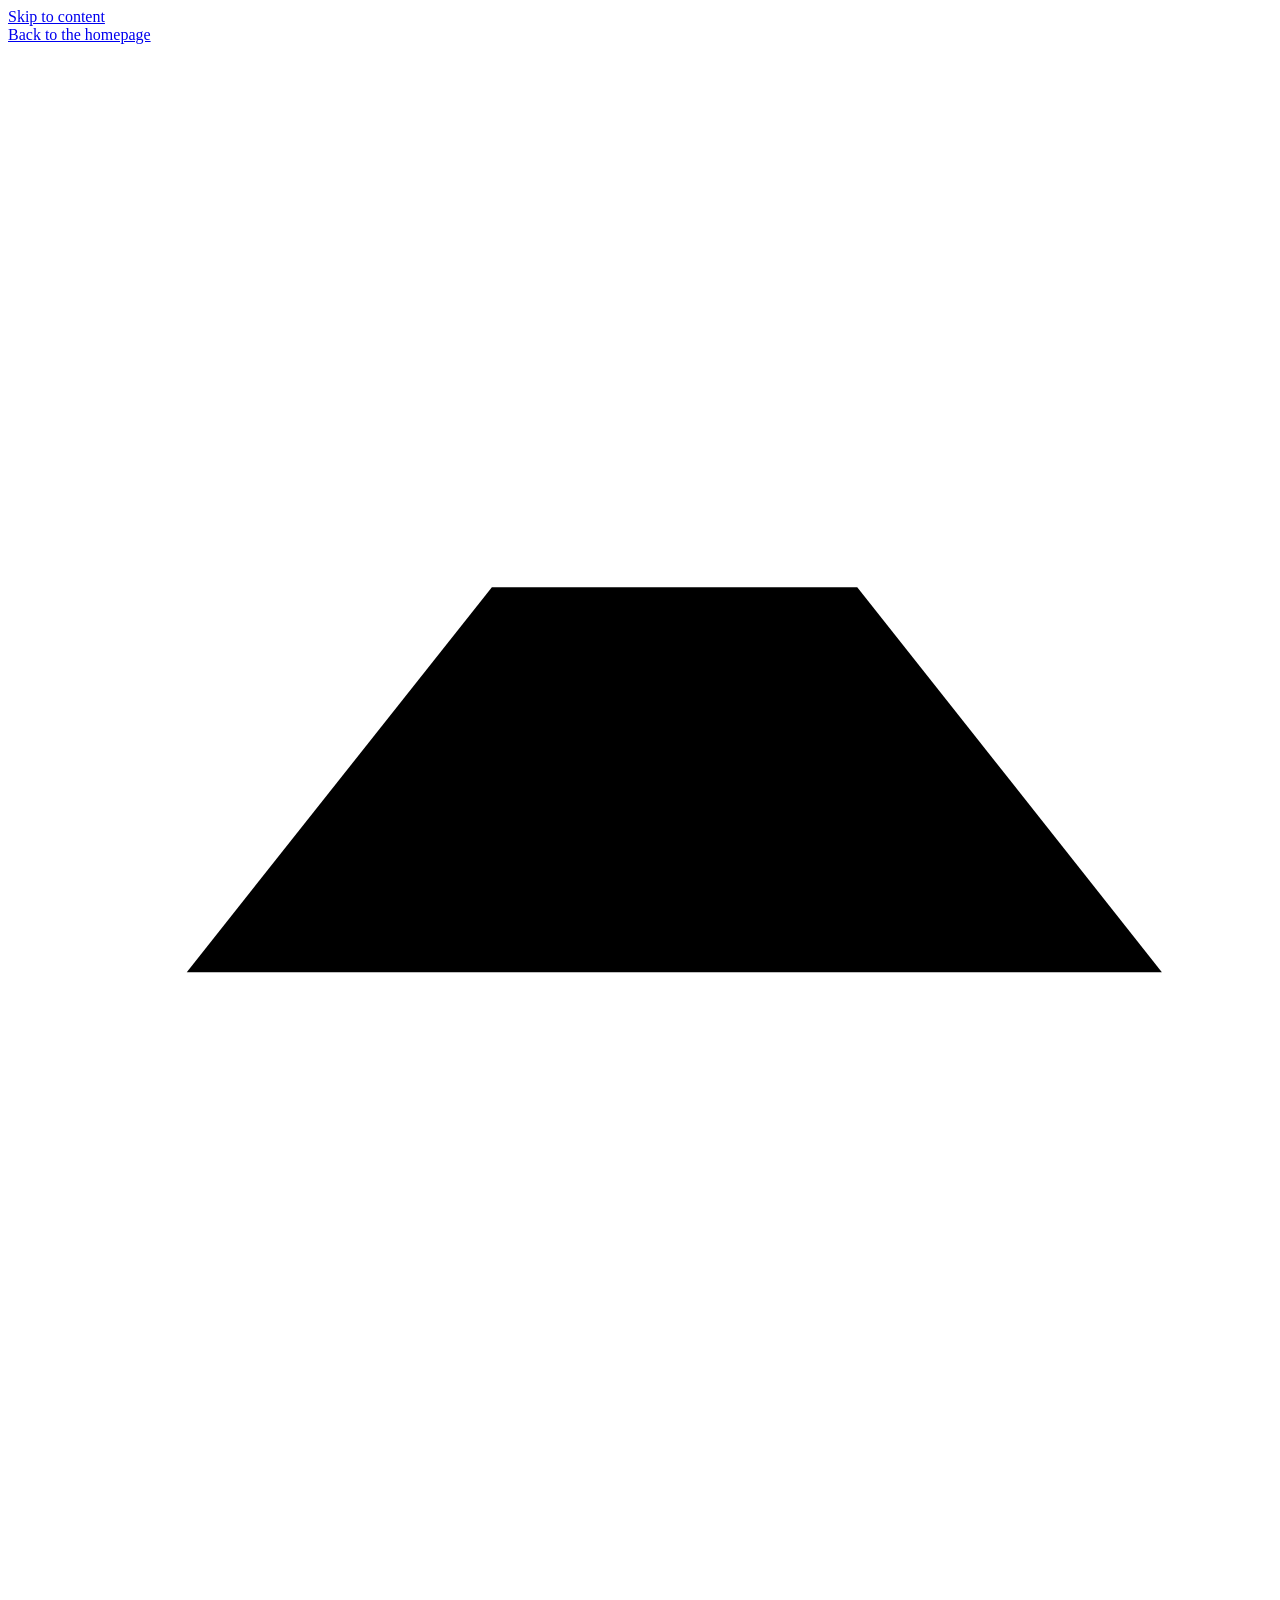
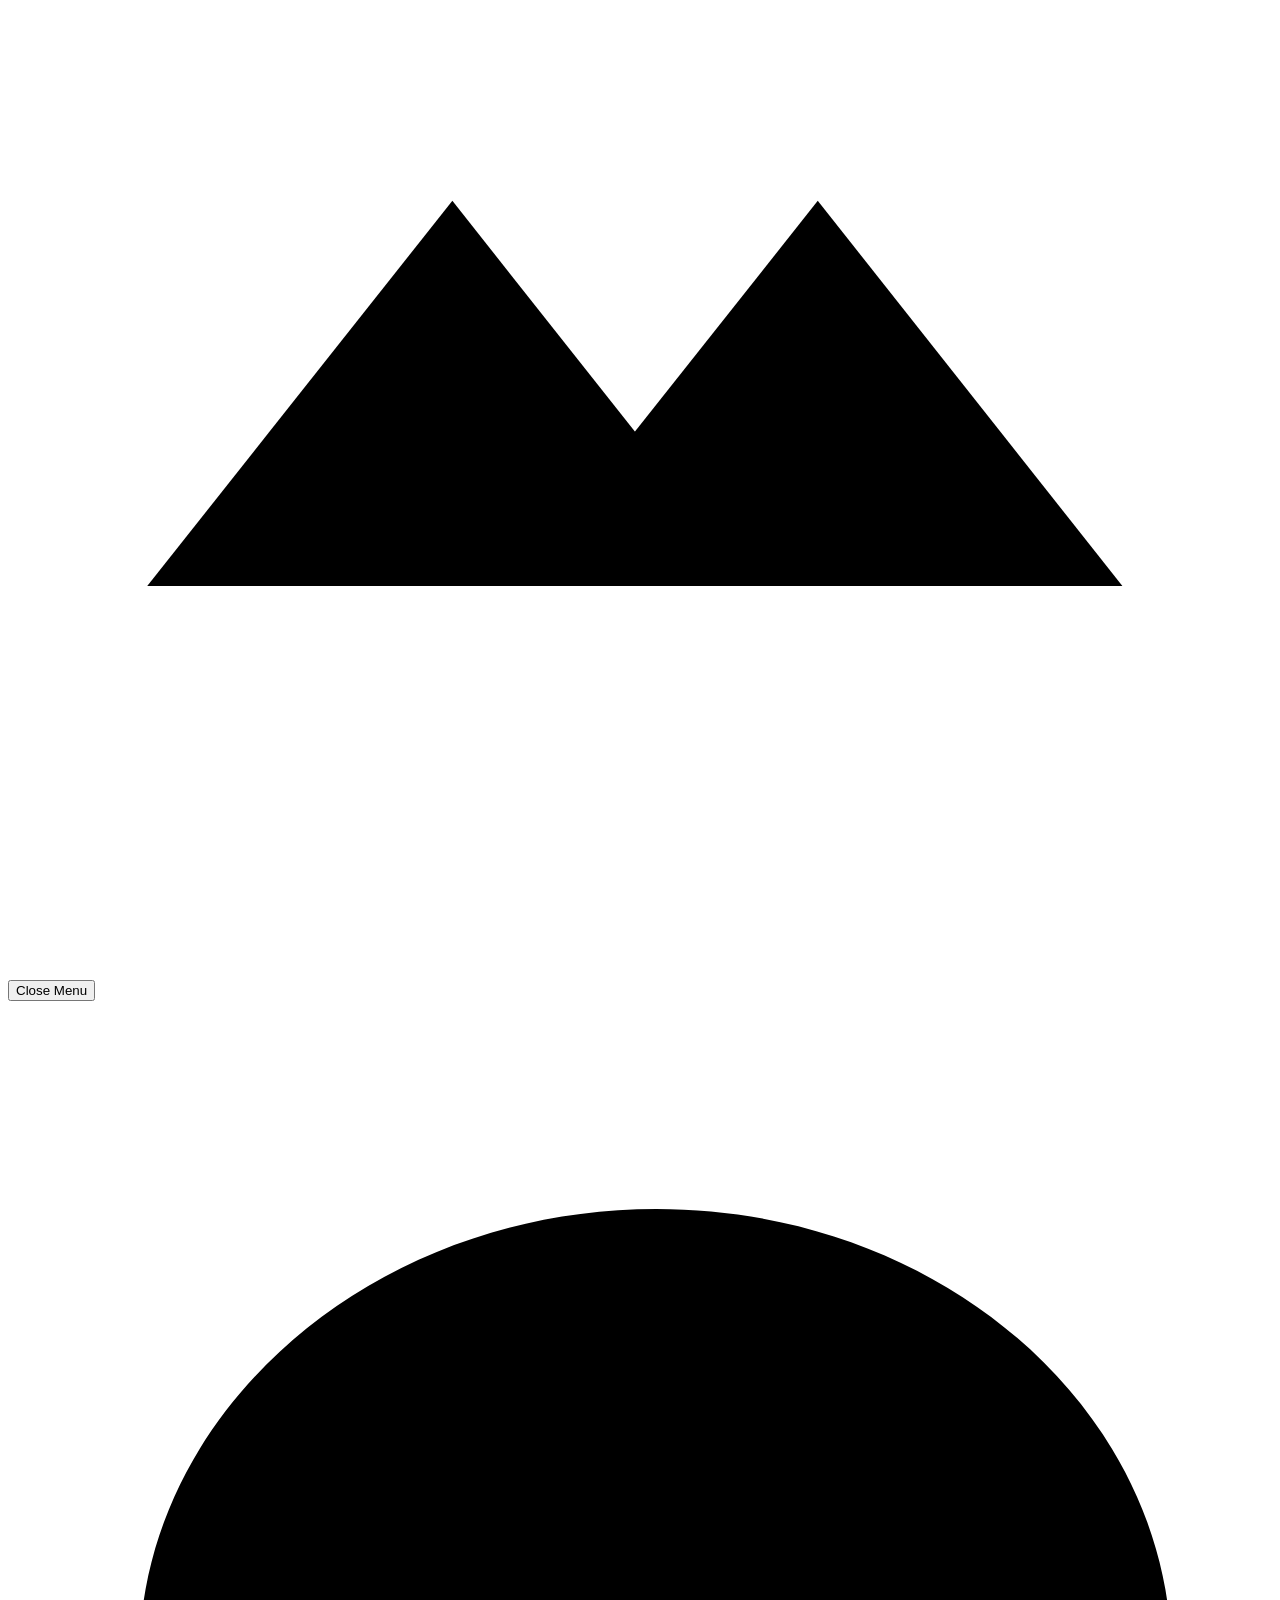
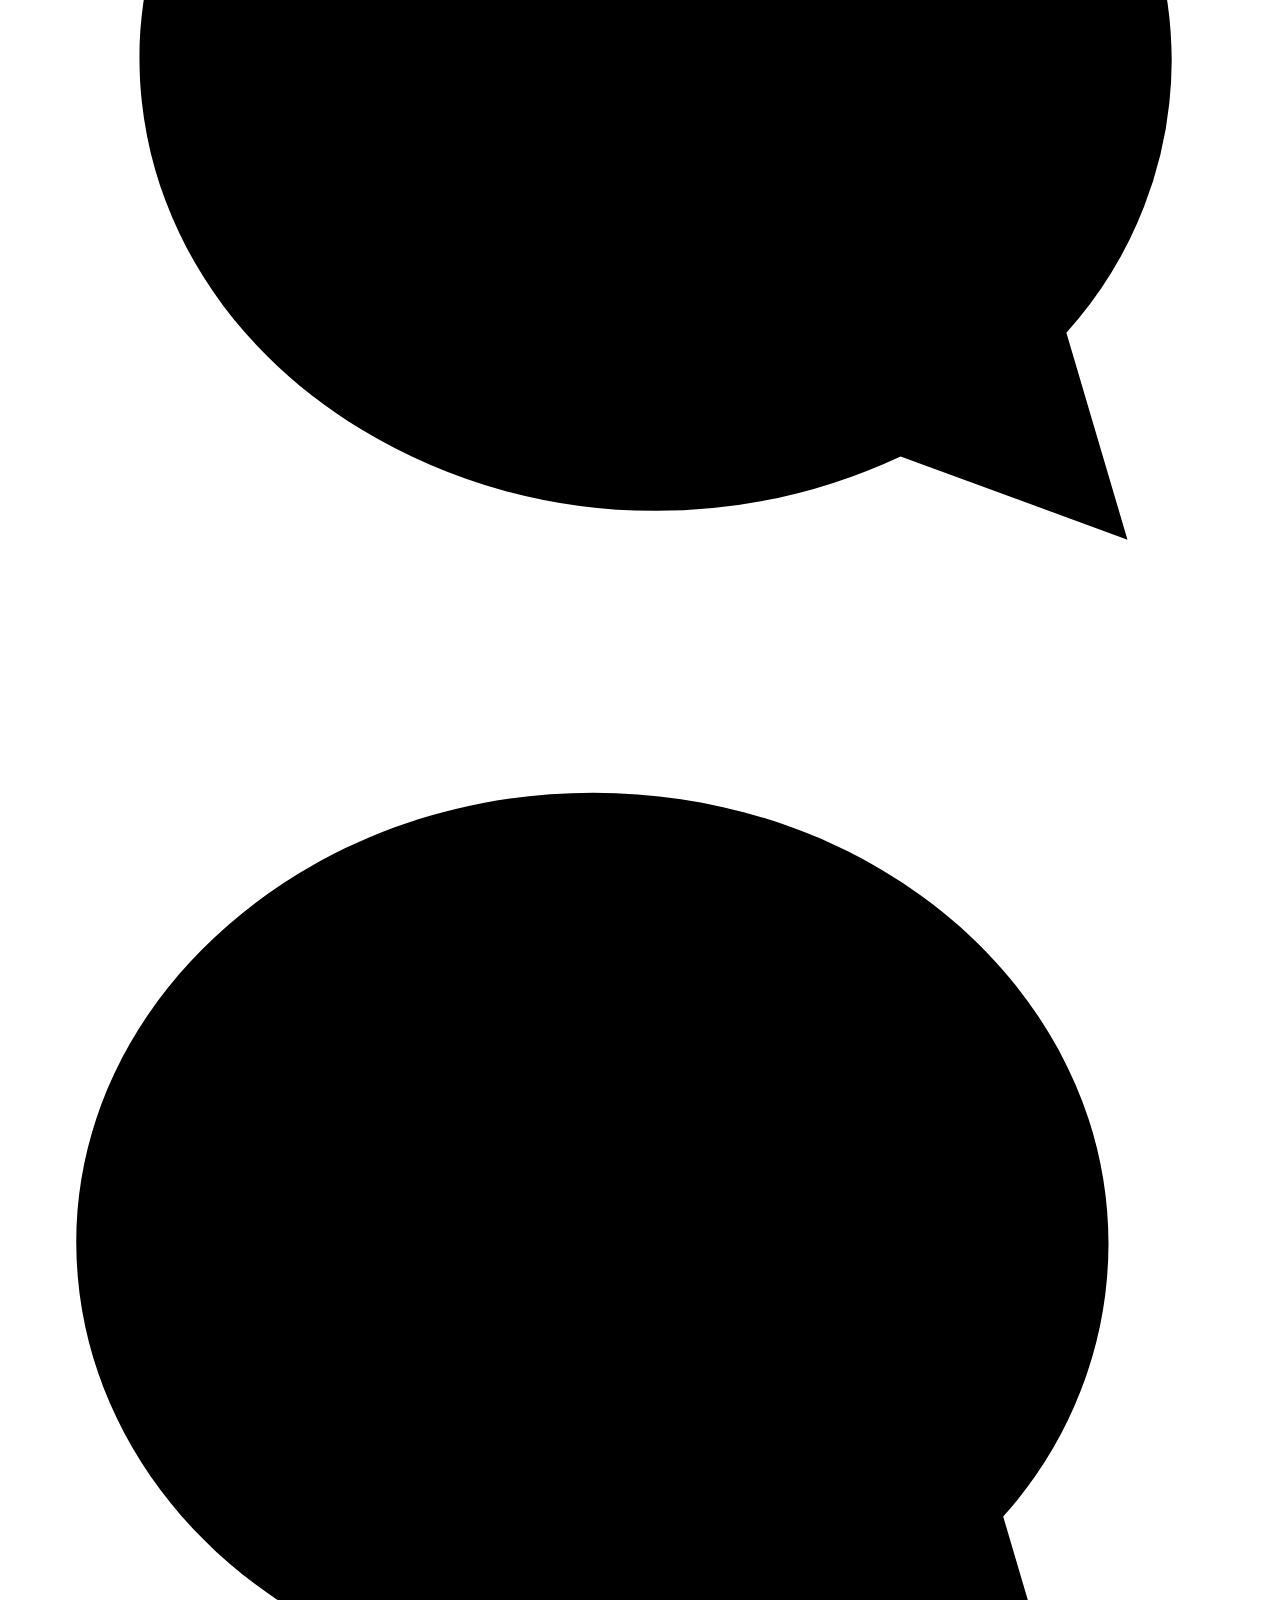
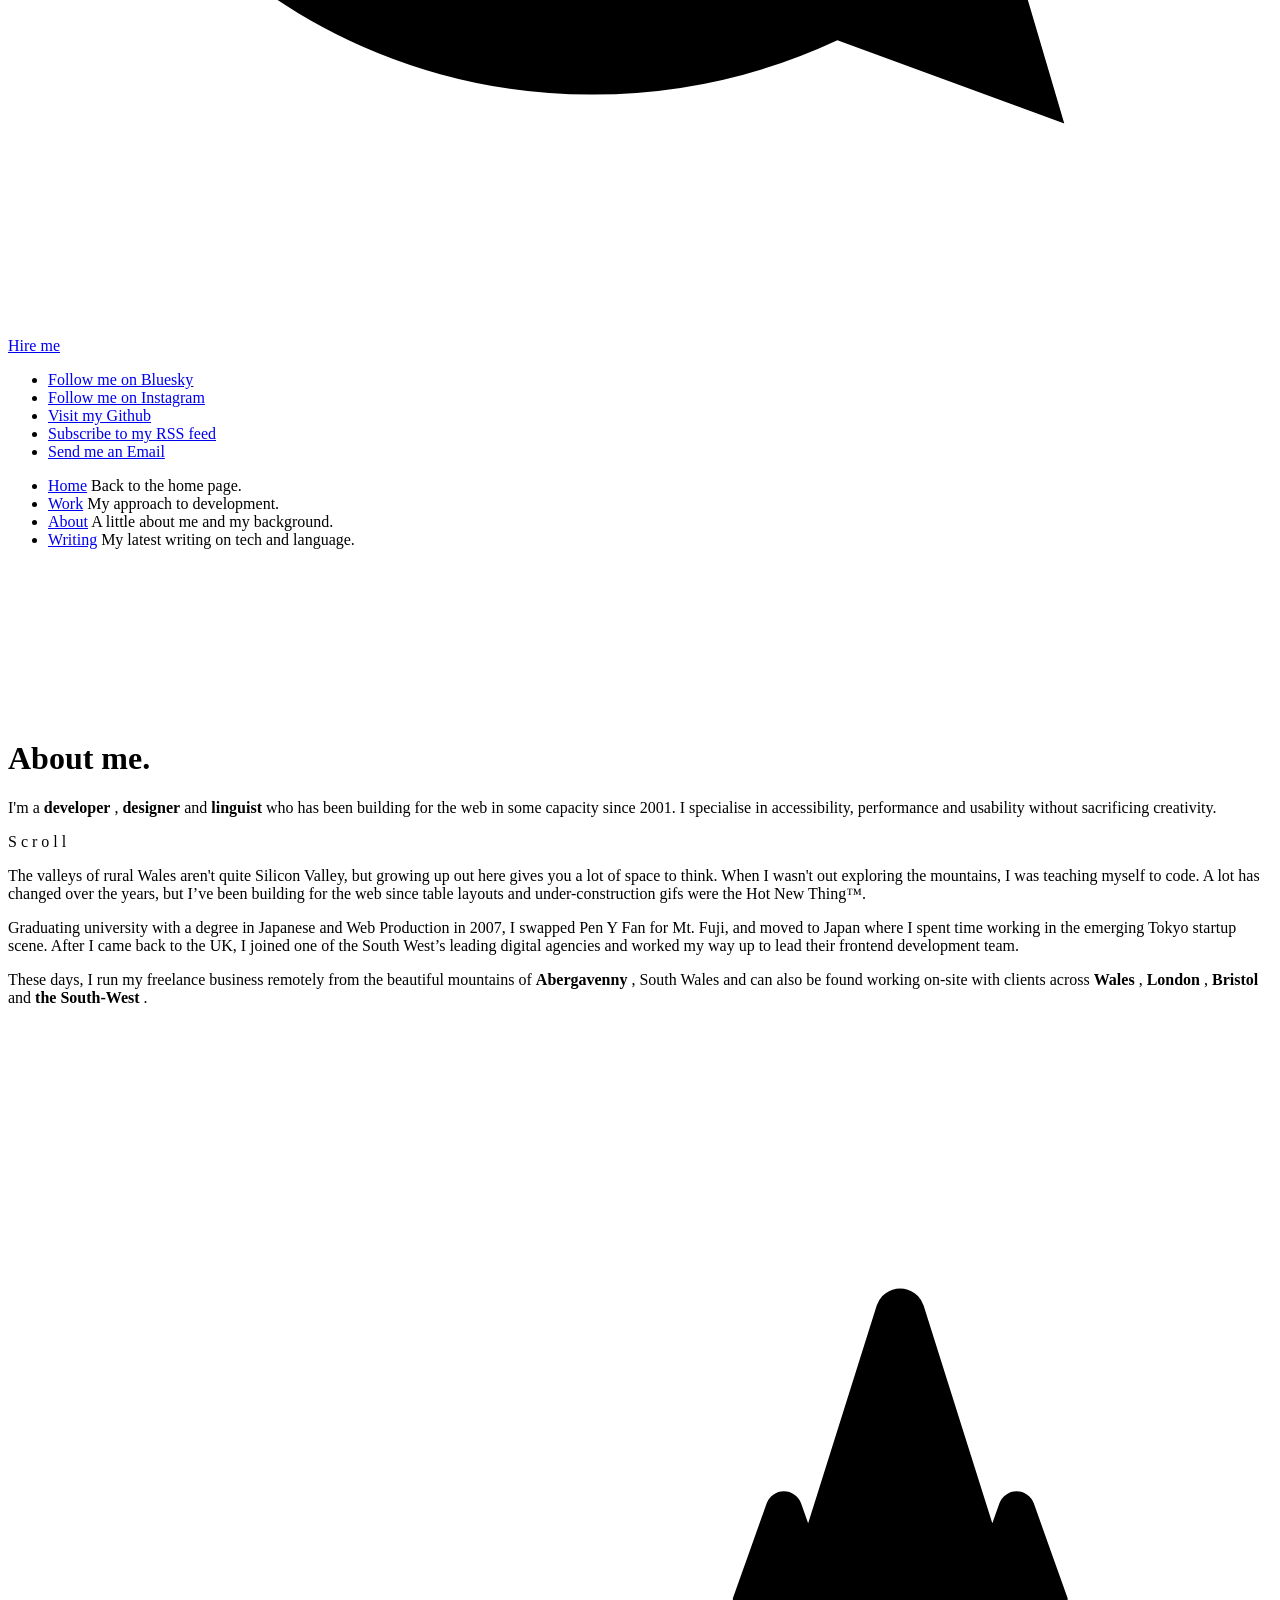
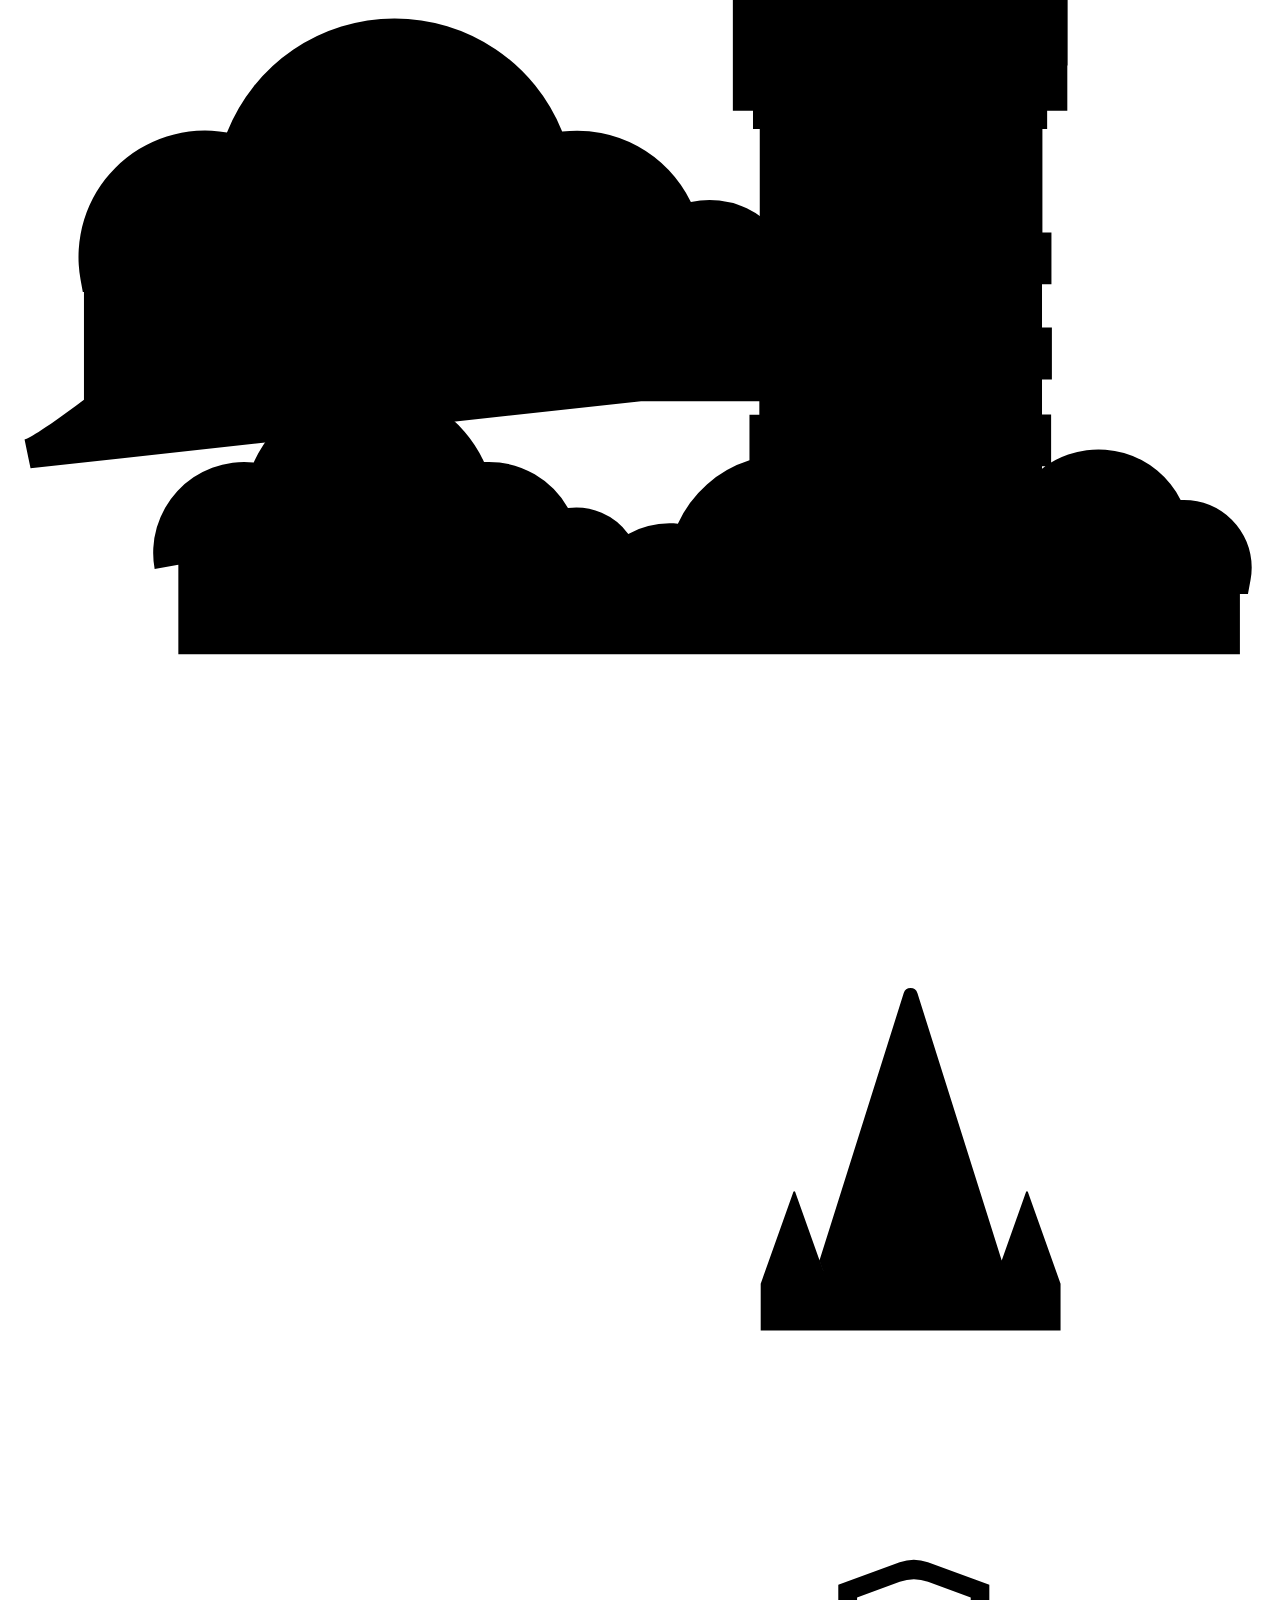
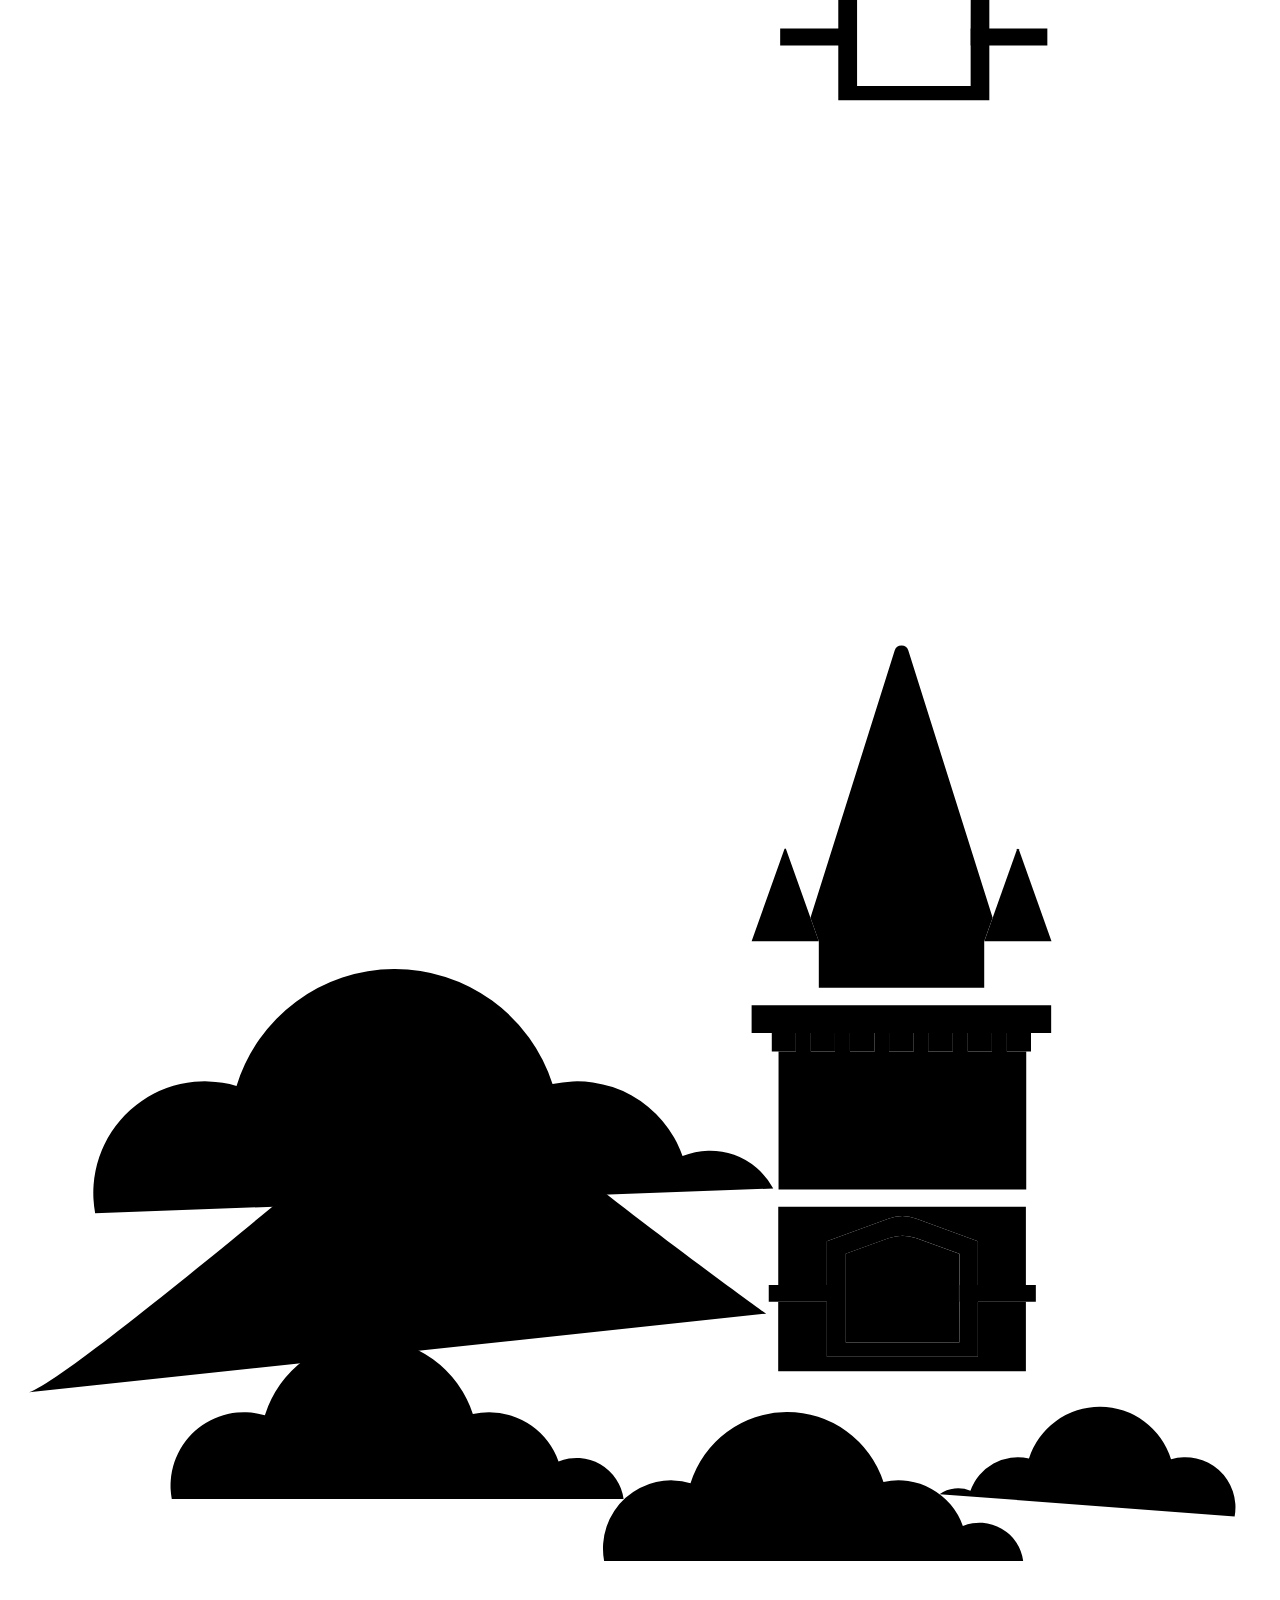
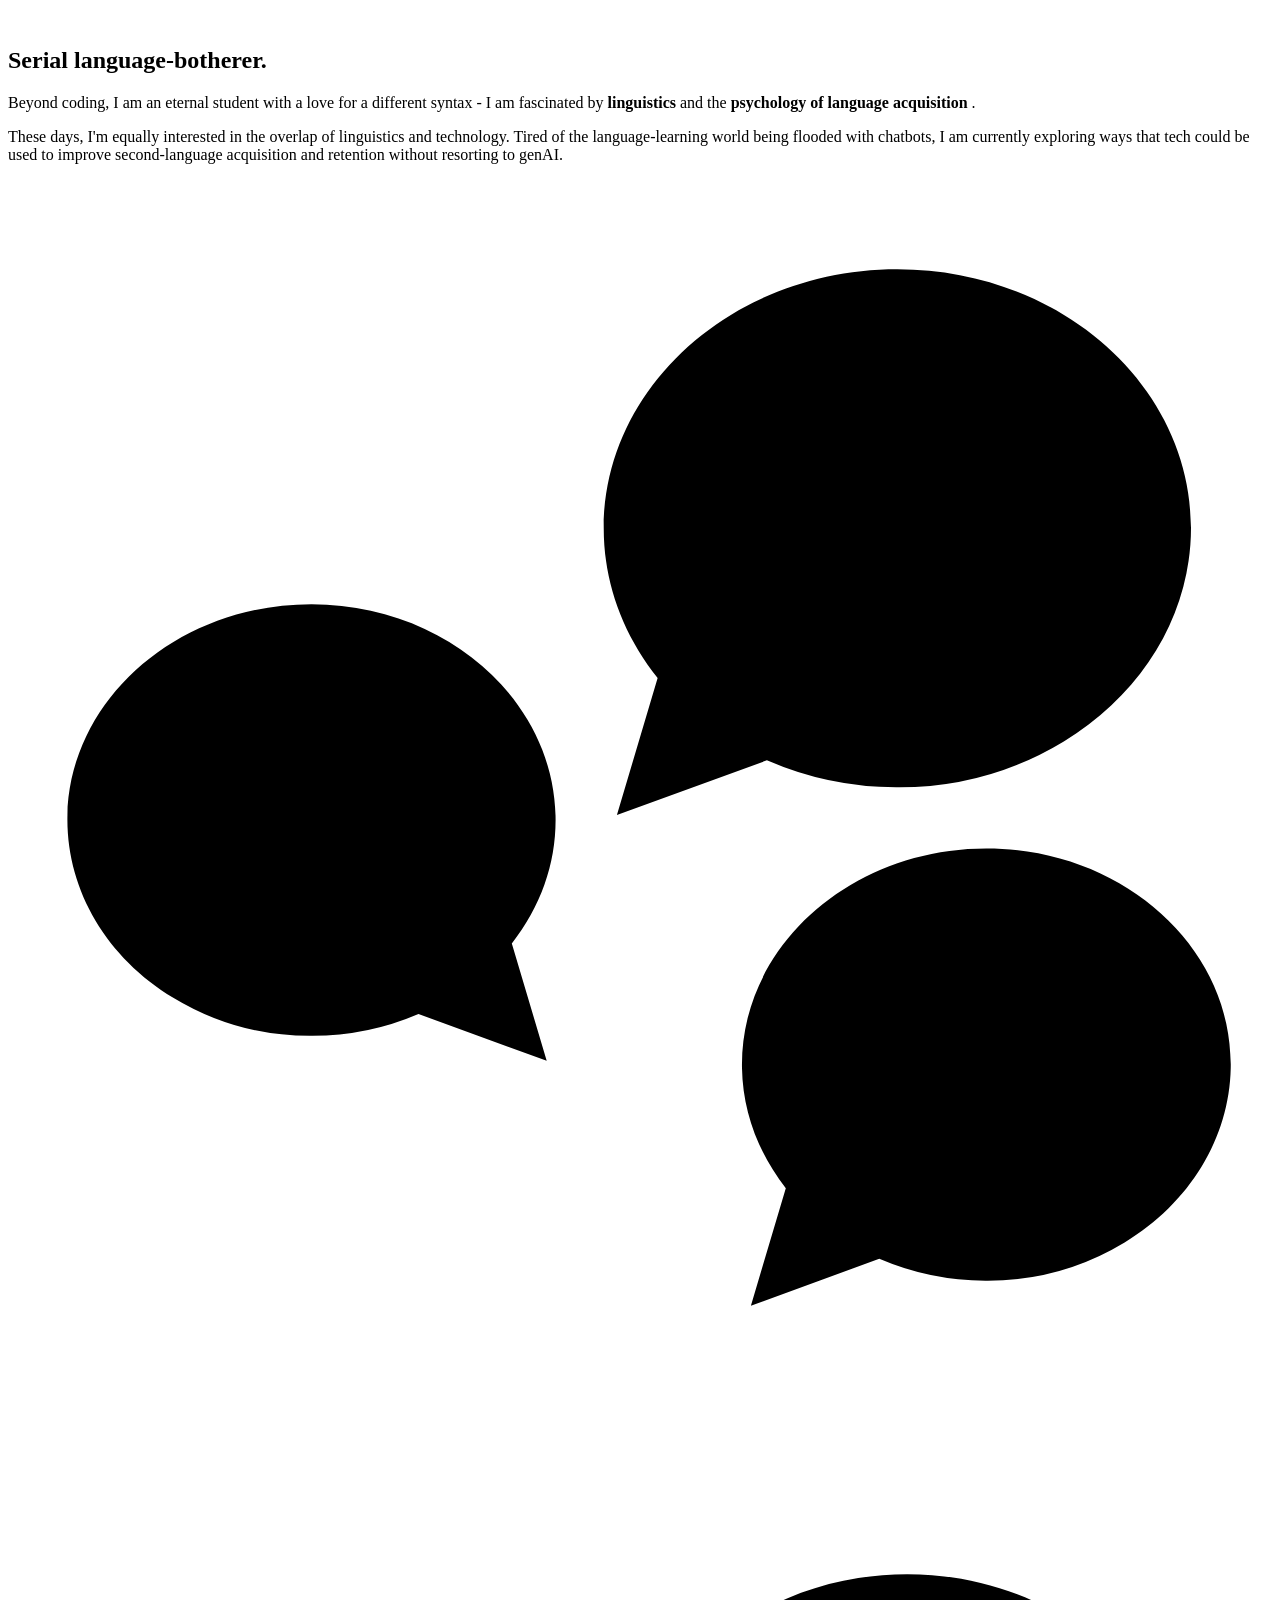
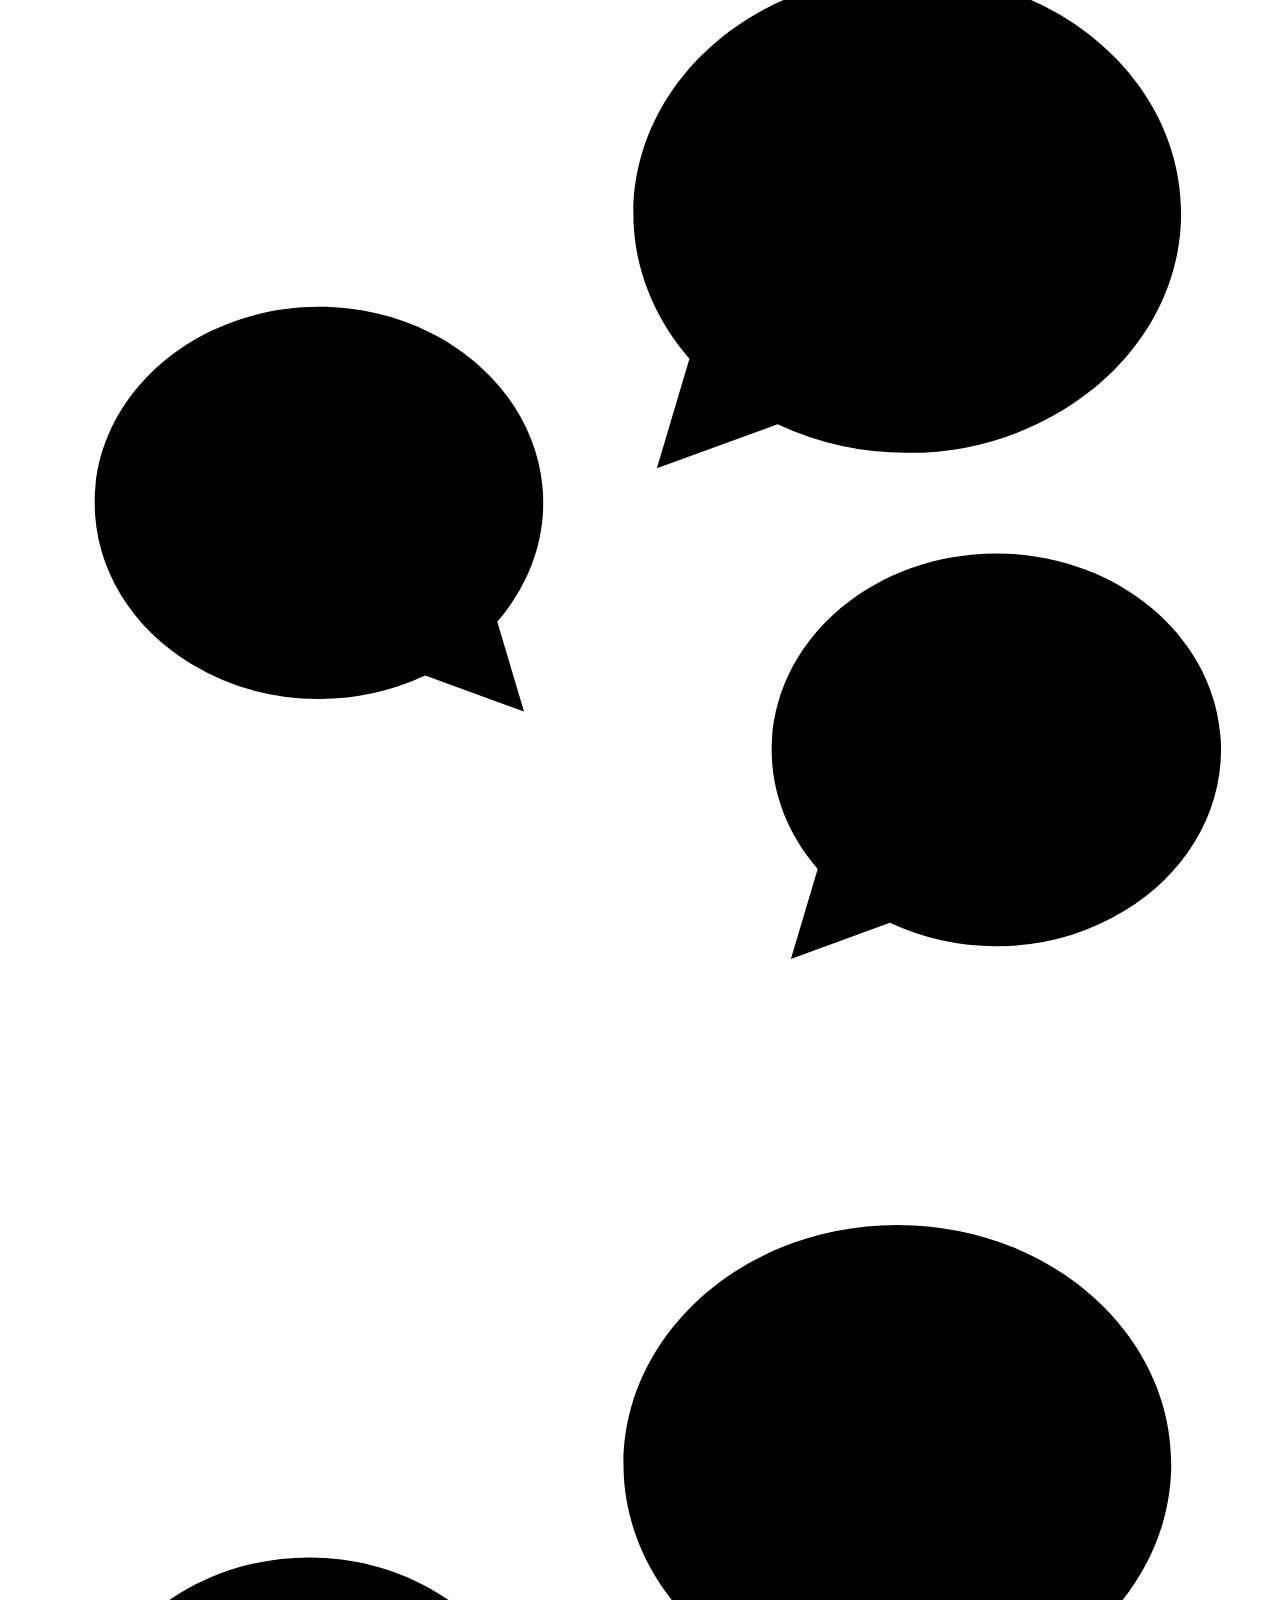
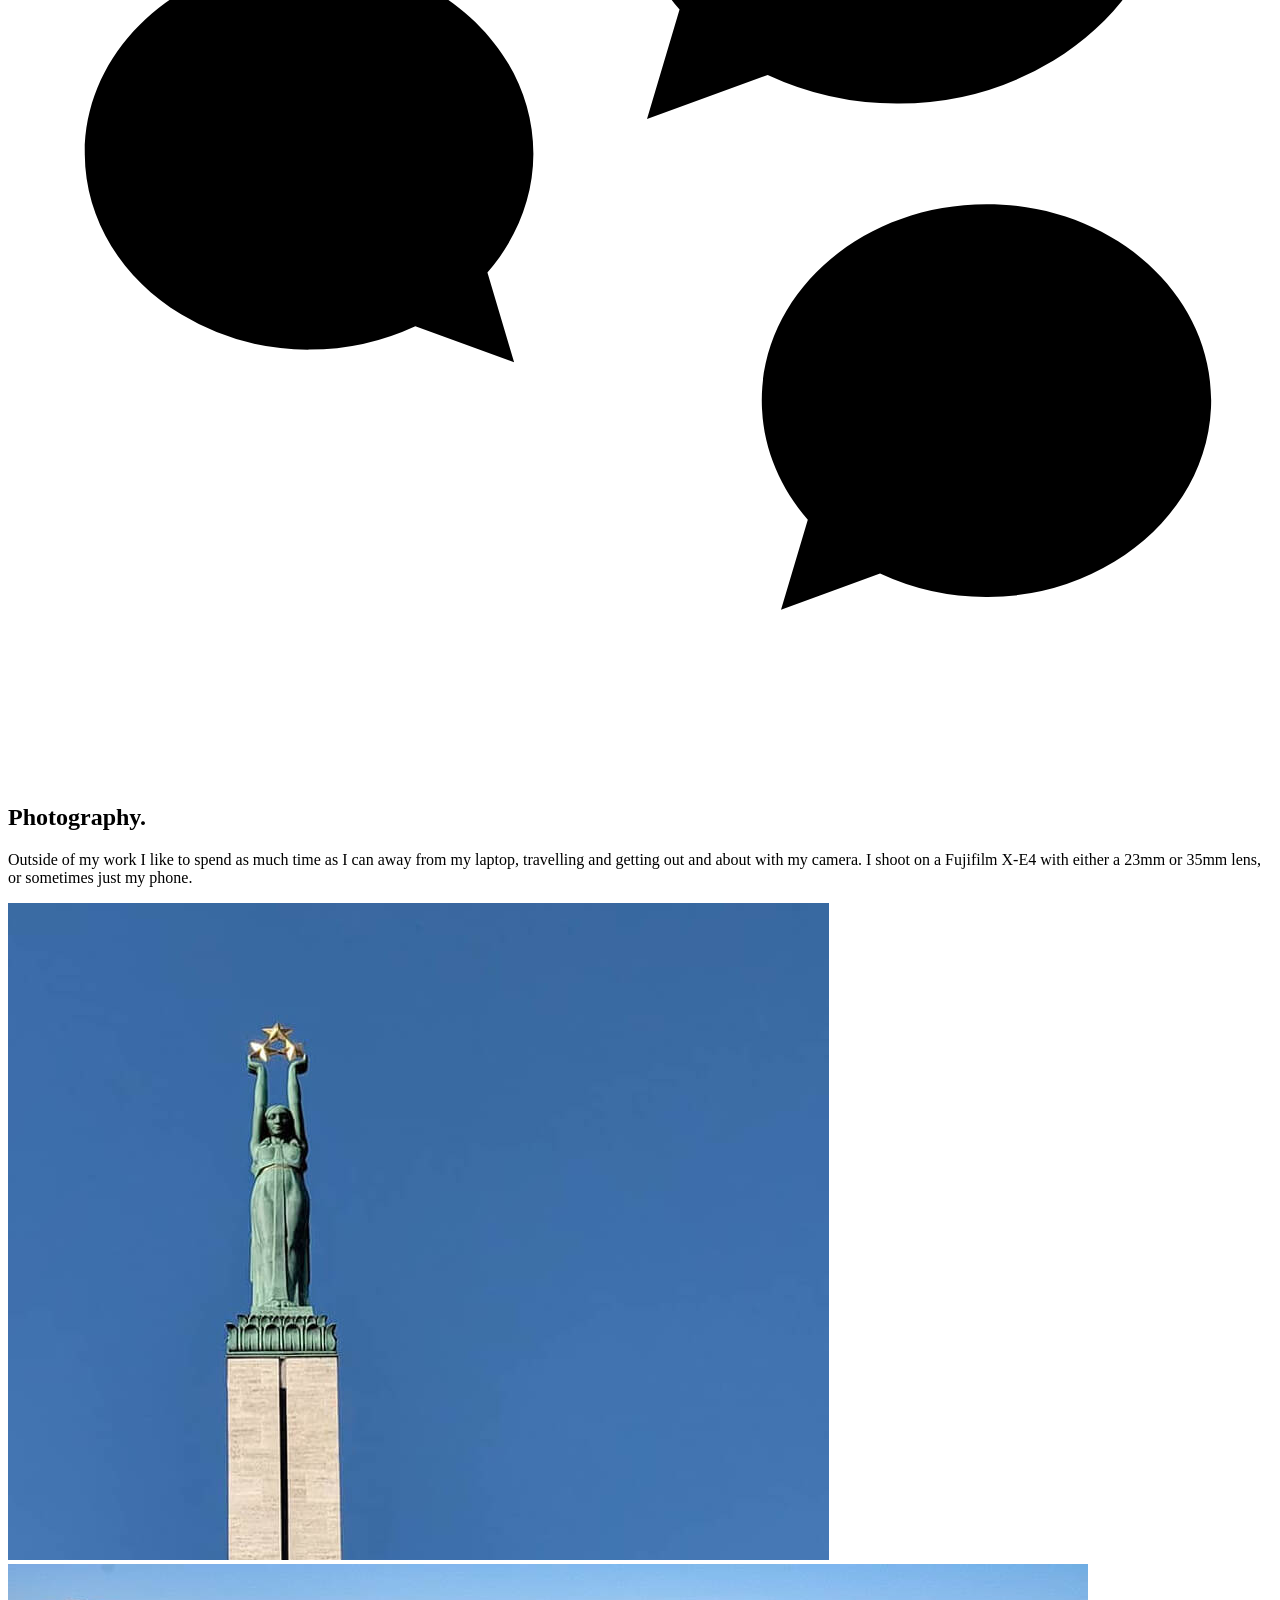
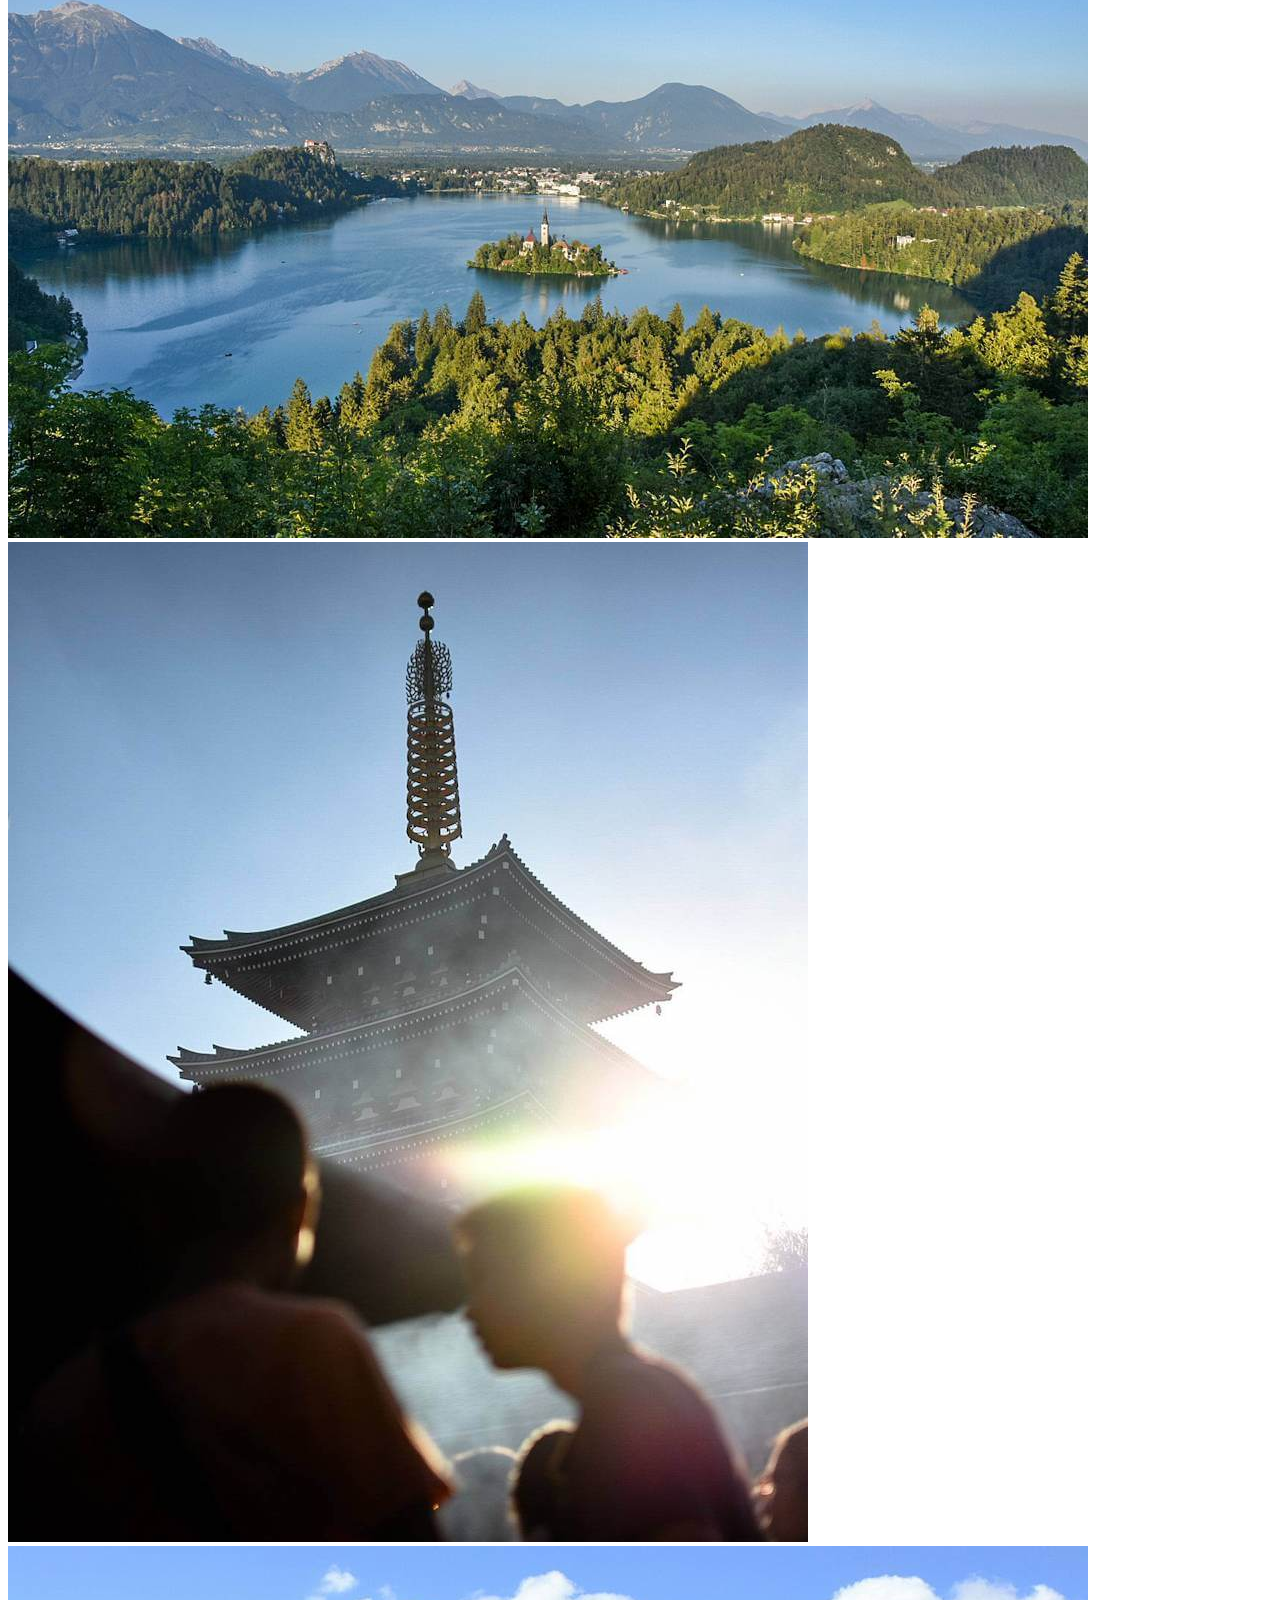
==== about.html @ b7c49e2d "Paginas - Menu" ====
<!DOCTYPE html>
<html lang="en">
<head>
    <meta charset="UTF-8">
    <meta name="viewport" content="width=device-width, initial-scale=1.0">
    <title>Who I am - Sebastián</title>
    <link rel="stylesheet" href="https://fonts.googleapis.com/css?family=Bitter:400,700&display=swap">
    <link rel="icon" type="image/x-icon" href="https://robbowen.digital/assets/img/favicon-32x32.png">
    <link rel="icon" type="image/png" sizes="16x16" href="/assets/img/favicon-16x16.png">
</head>
<body>
    <a href="/">Skip to content</a>
    <div>
        <div></div>
        <div>
            <div>
                <div></div>
                <div></div>
                <div></div>
                <div></div>
            </div>
        </div>
    </div>
    <div>
        <div>
            <div>
                <a href="/">
                    <span>Back to the homepage</span>
                    <span>
                        <div>
                            <div>
                                <svg x="0px" y="0px" viewBox="0 0 256 256">
                                    <polygon points="172,110 98,110 36.2,188 110.2,188 159.7,188 233.7,188 "/>
                                </svg>
                            </div>
                            <div>
                                <svg x="0px" y="0px" viewBox="0 0 256 256">
                                    <polygon points="90,99 28.2,177 151.7,177 "/>
                                    <polygon points="164,99 102.2,177 225.7,177 "/>
                                    <line x1="90" y1="99" x2="163.8" y2="99"/>
                                </svg>
                            </div>
                        </div>
                    </span>
                </a>
            </div>
            <div>
                <button>
                    <span>
                        <span>Close</span>
                        <span>Menu</span>
                    </span>
                </button>
            </div>
            <a href="/">
                <div>
                    <svg viewBox="0 0 60 60">
                        <path d="M30.78,9.87c13.52,0,24.46,9.58,24.46,21.41a19.4,19.4,0,0,1-5,12.95h0l2.9,9.82L42.37,50.1h0a27.51,27.51,0,0,1-11.59,2.58,26.84,26.84,0,0,1-14-3.86C10.42,45,6.24,38.52,6.24,31.2,6.24,19.53,17.26,9.87,30.78,9.87Z"/>
                    </svg>
                </div>
                <div>
                    <svg viewBox="0 0 60 60">
                        <path d="M27.78,5.87c13.52,0,24.46,9.58,24.46,21.41a19.4,19.4,0,0,1-5,12.95h0l2.9,9.82L39.37,46.1h0a27.51,27.51,0,0,1-11.59,2.58,26.84,26.84,0,0,1-14-3.86C7.42,41,3.24,34.52,3.24,27.2,3.24,15.53,14.26,5.87,27.78,5.87Z"/>
                    </svg>
                </div>
                Hire me
            </a>
        </div>
        <div>
            <div></div>
            <div>
                <div>
                    <ul>
                        <li>
                            <a href="/">Follow me on Bluesky</a>
                        </li>
                        <li>
                            <a href="/">Follow me on Instagram</a>
                        </li>
                        <li>
                            <a href="/">Visit my Github</a>
                        </li>
                        <li>
                            <a href="/">Subscribe to my RSS feed</a>
                        </li>
                        <li>
                            <a href="/">Send me an Email</a>
                        </li>
                    </ul>
                    <ul>
                        <li>
                            <a href="index.html">Home</a>
                            <span>Back to the home page.</span>
                        </li>
                        <li>
                            <a href="work.html">Work</a>
                            <span>My approach to development.</span>
                        </li>
                        <li>
                            <a href="about.html">About</a>
                            <span>A little about me and my background.</span>
                        </li>
                        <li>
                            <a href="writing.html">Writing</a>
                            <span>My latest writing on tech and language.</span>
                        </li>
                    </ul>
                </div>
            </div>
        </div>
        <main>
            <svg>
                <filter>
                    <feColorMatrix/>
                    <feComponentTransfer>
                        <feFuncR></feFuncR>
                        <feFuncG></feFuncG>
                        <feFuncB></feFuncB>
                        <feFuncA></feFuncA>
                    </feComponentTransfer>
                </filter>
            </svg>
            <div>
                <header>
                    <div>
                        <div>
                            <div>
                                <h1>
                                    <span>
                                        About me<span>.</span>
                                    </span>
                                </h1>
                            </div>
                            <p>
                                I'm a <b>developer</b>
                                , <b>designer</b>
                                and <b>linguist</b>
                                who has been building for the web in some capacity since 2001. I specialise in accessibility, performance and usability without sacrificing creativity.
                            </p>
                            <span>
                                <span>
                                    <span>S</span>
                                    <span>c</span>
                                    <span>r</span>
                                    <span>o</span>
                                    <span>l</span>
                                    <span>l</span>
                                </span>
                            </span>
                        </div>
                    </div>
                </header>
                <div>
                    <div>
                        <div>
                            <p>The valleys of rural Wales aren't quite Silicon Valley, but growing up out here gives you a lot of space to think. When I wasn't out exploring the mountains, I was teaching myself to code. A lot has changed over the years, but I’ve been building for the web since table layouts and under-construction gifs were the Hot New Thing™.</p>
                            <p>Graduating university with a degree in Japanese and Web Production in 2007, I swapped Pen Y Fan for Mt. Fuji, and moved to Japan where I spent time working in the emerging Tokyo startup scene. After I came back to the UK, I joined one of the South West’s leading digital agencies and worked my way up to lead their frontend development team.</p>
                            <p>
                                These days, I run my freelance business remotely from the beautiful mountains of <b>Abergavenny</b>
                                , South Wales and can also be found working on-site with clients across <b>Wales</b>
                                , <b>London</b>
                                , <b>Bristol</b>
                                and <b>the South-West</b>
                                .
                            </p>
                        </div>
                    </div>
                    <div>
                        <div>
                            <div>
                                <div></div>
                                <div>
                                    <svg viewBox="0 0 512 512">
                                        <path d="M6.71,411.74c1.14-.35,6-2.56,24.06-16.12V352H30.3l-.9-4.92a51.23,51.23,0,0,1,59.29-59.71A73.09,73.09,0,0,1,224.47,287a51.18,51.18,0,0,1,52.14,28.55,35.23,35.23,0,0,1,39,18.42h26.25v62.26H256.45L9.13,423.44Z"/>
                                        <path d="M476.33,436.22c-.44,0-.89,0-1.33,0a37.32,37.32,0,0,0-52.47-15.17V401.62h-3.69V387.43h4v-21h-4V348.9h3.82v-21H419V286h1.92v-7.42h8.17V260.22h.13V233.06l-13.67-38.4a7.42,7.42,0,0,0-14,0l-2.84,8-27.83-88.24a10,10,0,0,0-19,0L324.11,202.6l-2.83-7.94a7.42,7.42,0,0,0-14,0l-13.67,38.4v45.51h8.16V286h2.74v41.94h-4v21h3.83v17.57h-3.83v21h3.83v14.19h-4v18.5a47.64,47.64,0,0,0-29,25.66c-1.12-.11-2.24-.16-3.36-.16a34.48,34.48,0,0,0-16.72,4.31,26.21,26.21,0,0,0-24.43-10.48,36.86,36.86,0,0,0-32-18.7q-1,0-2,.06a51.23,51.23,0,0,0-93.3.15A36.83,36.83,0,0,0,59.4,464.25L69,462.48v36.27H499V474.36h3.26l1.06-5.79a27.83,27.83,0,0,0,.46-5A27.43,27.43,0,0,0,476.33,436.22Zm-57.49-13.63h1.37c-.46.33-.92.67-1.37,1Z"/>
                                    </svg>
                                    <div>
                                        <svg viewBox="0 0 512 512">
                                            <rect x="313.95" y="340.07"/>
                                            <rect x="313.82" y="413.76"/>
                                            <path d="M372.64,352.94a16.72,16.72,0,0,0-11.46,0L336.32,362v17.74H312.78v6.85h23.54v22.25H397.5V386.63H421v-6.85H397.5V362Zm17.29,26.84h-.08v6.85h.08v16.45h-46V367.15l17.3-6.31a16.72,16.72,0,0,1,11.42,0l17.31,6.31Z"/>
                                            <path d="M413.09,202.85a.36.36,0,0,0-.69,0l-9.89,27.79L368.36,122.33a2.9,2.9,0,0,0-5.53,0L328.72,230.62l3.38,9.48-13.27-37.25a.36.36,0,0,0-.68,0L304.89,240.1h0V259H426.35V240.1Z"/>
                                            <rect x="340.25" y="292.54">
                                            <path d="M98.9,426.25a37.24,37.24,0,0,1,4,.21,51.24,51.24,0,0,1,93.3-.16c.67,0,1.34-.05,2-.05A36.87,36.87,0,0,1,230.22,445a26.19,26.19,0,0,1,24.42,10.48,34.45,34.45,0,0,1,16.73-4.32c1.12,0,2.24.06,3.35.17a47.7,47.7,0,0,1,29-25.67V407.12h4V393l-.07,0h-3.76v-6.16c-19.86-14-78.4-55.86-99.63-76.56-25.74-25.09-40.42,13.32-63.1,12.56,0,0-106.38,95.66-128,101.43,0,0,16.5,17.06,51.72,24.9A36.87,36.87,0,0,1,98.9,426.25Z"/>
                                        </svg>
                                    </div>
                                    <div>
                                        <svg viewBox="0 0 512 512">
                                            <path d="M35.3,346a45.22,45.22,0,0,1,57.27-51.56,67.08,67.08,0,0,1,128-.73,45.19,45.19,0,0,1,52.65,29.14,29.19,29.19,0,0,1,36.76,13.16"/>
                                            <path d="M307.1,386.69s-79.49-57.27-105.23-82.36-40.42,13.31-63.1,12.56c0,0-114.29,96.77-130.3,101.69"/>
                                            <path d="M66.34,461.8a29.74,29.74,0,0,1,37.71-33.94,44.17,44.17,0,0,1,84.25-.49,30.2,30.2,0,0,1,6.57-.74A29.77,29.77,0,0,1,223,446.56a19.24,19.24,0,0,1,26.35,15.24"/>
                                            <path d="M496.86,468.85a20.32,20.32,0,0,0-25.76-23.19,30.17,30.17,0,0,0-57.55-.33,20.3,20.3,0,0,0-23.69,13.11,13.15,13.15,0,0,0-12.51,1.39"/>
                                            <path d="M241.46,486.85a27.62,27.62,0,0,1,35-31.49,41,41,0,0,1,78.16-.45,27.63,27.63,0,0,1,32.16,17.8,17.84,17.84,0,0,1,24.44,14.14"/>
                                            <circle cx="362.14" cy="377.38" r="17.95"/>
                                            <path d="M331.69,375.08V357.33l24.87-9.1a16.69,16.69,0,0,1,11.45,0l24.86,9.1v17.75h19.44V343.39H312v31.69Z"/>
                                            <path d="M385.3,375.08V362.45L368,356.14a16.61,16.61,0,0,0-11.42,0l-17.3,6.31v35.93h46V381.92h-.08v-6.84Z"/>
                                            <polygon points="392.87 381.92 392.87 404.17 331.69 404.17 331.69 381.92 311.98 381.92 311.98 410.03 412.31 410.03 412.31 381.92 392.87 381.92"/>
                                            <rect x="308.15" y="336.54"/>
                                            <rect x="308.01" y="410.23"/>
                                            <path d="M416.34,375.08H392.87V357.33L368,348.23a16.69,16.69,0,0,0-11.45,0l-24.87,9.1v17.75H308.15v6.84h23.54v22.25h61.18V381.92h23.47Zm-31,23.3h-46V362.45l17.3-6.31a16.61,16.61,0,0,1,11.42,0l17.31,6.31v12.63h-.08v6.84h.08Z"/>
                                            <polygon points="414.38 261.78 412.79 261.78 406.71 261.78 406.22 261.78 404.62 261.78 398.55 261.78 396.95 261.78 396.46 261.78 390.88 261.78 390.63 261.78 390.38 261.78 388.79 261.78 382.72 261.78 382.72 261.78 382.47 261.78 381.12 261.78 380.87 261.78 380.63 261.78 375.05 261.78 374.8 261.78 374.55 261.78 374.31 261.78 372.96 261.78 372.96 261.78 372.71 261.78 366.88 261.78 366.64 261.78 365.29 261.78 365.04 261.78 364.79 261.78 364.55 261.78 359.21 261.78 358.97 261.78 358.72 261.78 358.47 261.78 357.12 261.78 356.88 261.78 351.05 261.78 350.8 261.78 350.8 261.78 349.45 261.78 349.21 261.78 348.96 261.78 348.71 261.78 343.13 261.78 342.89 261.78 342.64 261.78 341.29 261.78 341.04 261.78 341.04 261.78 334.97 261.78 333.37 261.78 333.13 261.78 332.88 261.78 327.3 261.78 326.81 261.78 325.21 261.78 319.14 261.78 317.54 261.78 317.05 261.78 310.97 261.78 309.38 261.78 301.21 261.78 301.21 273.06 309.38 273.06 309.38 280.48 319.14 280.48 319.14 273.06 325.21 273.06 325.21 280.48 334.97 280.48 334.97 273.06 341.04 273.06 341.04 280.48 341.04 280.48 341.29 280.48 350.8 280.48 350.8 280.48 351.05 280.48 351.05 273.06 356.88 273.06 356.88 280.48 357.12 280.48 366.64 280.48 366.88 280.48 366.88 273.06 372.71 273.06 372.71 280.48 372.96 280.48 372.96 280.48 382.47 280.48 382.72 280.48 382.72 280.48 382.72 273.06 388.79 273.06 388.79 280.48 398.55 280.48 398.55 273.06 404.62 273.06 404.62 280.48 414.38 280.48 414.38 273.06 422.55 273.06 422.55 261.78 414.38 261.78"/>
                                            <rect x="301.21" y="254.71"/>
                                            <rect x="301.21" y="235.83"/>
                                            <line x1="309.5" y1="240.65" x2="309.5" y2="249.93"/>
                                            <line x1="319.89" y1="240.65" x2="319.89" y2="249.93"/>
                                            <path d="M314.48,198.57l-13.27,37.26h27.22l-13.27-37.26A.36.36,0,0,0,314.48,198.57Z"/>
                                            <rect x="395.47" y="235.83"/>
                                            <line x1="403.76" y1="240.65" x2="403.76" y2="249.93"/>
                                            <line x1="414.15" y1="240.65" x2="414.15" y2="249.93"/>
                                            <path d="M408.73,198.57l-13.26,37.26h27.21l-13.26-37.26A.37.37,0,0,0,408.73,198.57Z"/>
                                            <path d="M398.84,226.36l-34.15-108.3a2.9,2.9,0,0,0-5.53,0L325.05,226.35l3.38,9.48v18.88h67V235.83Z"/>
                                            <line x1="361.88" y1="115.97" x2="361.88" y2="86.78"/>
                                            <rect x="328.43" y="235.83"/>
                                            <line x1="337.76" y1="240.65" x2="346.86" y2="249.75"/>
                                            <line x1="346.86" y1="240.65" x2="337.76" y2="249.75"/>
                                            <line x1="357.56" y1="240.65" x2="366.65" y2="249.75"/>
                                            <line x1="366.65" y1="240.65" x2="357.56" y2="249.75"/>
                                            <line x1="377.35" y1="240.65" x2="386.44" y2="249.75"/>
                                            <line x1="386.44" y1="240.65" x2="377.35" y2="249.75"/>
                                            <polygon points="404.62 280.48 404.62 273.06 398.55 273.06 398.55 280.48 388.79 280.48 388.79 273.06 382.72 273.06 382.72 280.48 382.72 280.48 382.47 280.48 372.96 280.48 372.96 280.48 372.71 280.48 372.71 273.06 366.88 273.06 366.88 280.48 366.64 280.48 357.12 280.48 356.88 280.48 356.88 273.06 351.05 273.06 351.05 280.48 350.8 280.48 350.8 280.48 341.29 280.48 341.04 280.48 341.04 280.48 341.04 273.06 334.97 273.06 334.97 280.48 325.21 280.48 325.21 273.06 319.14 273.06 319.14 280.48 312.12 280.48 312.12 336.39 412.45 336.39 412.45 280.48 404.62 280.48"/>
                                            <rect x="335.63" y="289.01">
                                            <rect x="335.63" y="296.52" width="53.44" height="31.09"/>
                                            <path d="M379.19,301.38h1.93a3.08,3.08,0,0,1,3.08,3.08v17.28a0,0,0,0,1,0,0h-8.09a0,0,0,0,1,0,0V304.45a3.08,3.08,0,0,1,3.08-3.08Z"/>
                                            <path d="M367.6,301.38h1.93a3.08,3.08,0,0,1,3.08,3.08v17.28a0,0,0,0,1,0,0h-8.09a0,0,0,0,1,0,0V304.45a3.08,3.08,0,0,1,3.08-3.08Z"/>
                                            <path d="M355.92,301.38h1.93a3.08,3.08,0,0,1,3.08,3.08v17.28a0,0,0,0,1,0,0h-8.09a0,0,0,0,1,0,0V304.45A3.08,3.08,0,0,1,355.92,301.38Z"/>
                                            <path d="M344,301.38H346a3.08,3.08,0,0,1,3.08,3.08v17.28a0,0,0,0,1,0,0H341a0,0,0,0,1,0,0V304.45A3.08,3.08,0,0,1,344,301.38Z"/>
                                            <line x1="323.02" y1="299.89" x2="323.02" y2="320.83"/>
                                            <line class="svg-stroke-thin" x1="400.77" y1="299.89" x2="400.77" y2="320.83"/>
                                            <path d="M315.59,426.47a41,41,0,0,1,39,28.44,27.81,27.81,0,0,1,6.1-.68,27.49,27.49,0,0,1,16.66,5.61,13.1,13.1,0,0,1,12.5-1.4,20.35,20.35,0,0,1,19.19-13.62,20.58,20.58,0,0,1,3.26.27V416.93H312.12v9.69C313.26,426.52,314.42,426.47,315.59,426.47Z"/>
                                        </svg>
                                    </div>
                                    <div>
                                        <div>
                                            <div></div>
                                        </div>
                                        <div>
                                            <div></div>
                                        </div>
                                    </div>
                                </div>
                            </div>
                        </div>
                    </div>
                </div>
                <div>
                    <div>
                        <div>
                            <h2>
                                Serial language-botherer<span>.</span>
                            </h2>
                            <p>
                                Beyond coding, I am an eternal student with a love for a different syntax - I am fascinated by <b>linguistics</b>
                                and the <b>psychology of language acquisition</b>
                                .
                            </p>
                            <p>These days, I'm equally interested in the overlap of linguistics and technology. Tired of the language-learning world being flooded with chatbots, I am currently exploring ways that tech could be used to improve second-language acquisition and retention without resorting to genAI.</p>
                        </div>
                    </div>
                    <div>
                        <div>
                            <div>
                                <div></div>
                                <div>
                                    <svg viewBox="0 0 512 512">
                                        <path d="M263.14,201.69c-14.3-17.93-21.83-38.81-21.83-60.64,0-57.86,53.36-104.94,118.94-104.94s118.94,47,118.94,104.74c0,34.66-19.26,67-51.52,86.55A128.69,128.69,0,0,1,360.25,246a131,131,0,0,1-52.85-10.93l-60.75,22.19Z"/>
                                        <path d="M166.27,337.83a108.82,108.82,0,0,1-43.33,8.84,106.9,106.9,0,0,1-56-15.46C40.1,315,24.06,288,24.06,259.1c0-48.11,44.36-87.25,98.88-87.25s98.87,39.22,98.87,87.41c0,18-6.11,35.17-17.73,50l14.12,47.55Z"/>
                                        <path d="M315.06,408.36c-11.63-14.83-17.76-32.05-17.76-50.06,0-48.27,44.43-87.54,99-87.54s99,39.2,99,87.38c0,28.94-16.06,55.95-43,72.24a107.07,107.07,0,0,1-56.07,15.47A109,109,0,0,1,352.92,437l-52,19Z"/>
                                    </svg>
                                    <div>
                                        <svg viewBox="0 0 512 512">
                                            <path d="M364.25,51.11c-61.25,0-110.94,43.4-110.94,96.94,0,22.11,8.52,42.39,22.71,58.82h0l-13.18,44.42,48.88-17.85h0A123.92,123.92,0,0,0,364.25,245a121.19,121.19,0,0,0,63.28-17.44c28.8-17.44,47.66-46.65,47.66-79.71C475.19,94.51,425.5,51.11,364.25,51.11Z"/>
                                            <path d="M125.94,185.85c50.17,0,90.87,35.56,90.87,79.41,0,18.11-7,34.73-18.61,48.18L209,349.82l-40-14.61a101.56,101.56,0,0,1-43,9.46A99.29,99.29,0,0,1,74.1,330.39c-23.59-14.29-39-38.21-39-65.29C35.06,221.41,75.77,185.85,125.94,185.85Z"/>
                                            <path d="M400.33,285.76c-50.26,0-91,35.61-91,79.54,0,18.14,7,34.78,18.64,48.26h0L317.12,450l40.11-14.65h0a101.52,101.52,0,0,0,43.1,9.49,99.39,99.39,0,0,0,51.92-14.31c23.63-14.31,39.11-38.28,39.11-65.4C491.36,321.37,450.59,285.76,400.33,285.76Z"/>
                                        </svg>
                                        <div class="text text--a">
                                            <div data-prlx="-0.3 0" class="text__inr"></div>
                                        </div>
                                        <div class="text text--b">
                                            <div data-prlx="0.25 0" class="text__inr"></div>
                                        </div>
                                        <div class="text text--c">
                                            <div data-prlx="-0.15 0" class="text__inr"></div>
                                        </div>
                                    </div>
                                    <div>
                                        <svg viewBox="0 0 512 512">
                                            <path d="M360.25,44.11c-61.25,0-110.94,43.4-110.94,96.94,0,22.11,8.52,42.39,22.71,58.82h0l-13.18,44.42,48.88-17.85h0A123.92,123.92,0,0,0,360.25,238a121.19,121.19,0,0,0,63.28-17.44c28.8-17.44,47.66-46.65,47.66-79.71C471.19,87.51,421.5,44.11,360.25,44.11Z"/>
                                            <path d="M121.94,178.85c50.17,0,90.87,35.56,90.87,79.41,0,18.11-7,34.73-18.61,48.18L205,342.82l-40-14.61a101.56,101.56,0,0,1-43,9.46A99.29,99.29,0,0,1,70.1,323.39c-23.59-14.29-39-38.21-39-65.29C31.06,214.41,71.77,178.85,121.94,178.85Z"/>
                                            <path d="M396.33,278.76c-50.26,0-91,35.61-91,79.54,0,18.14,7,34.78,18.64,48.26h0L313.12,443l40.11-14.65h0a101.52,101.52,0,0,0,43.1,9.49,99.39,99.39,0,0,0,51.92-14.31c23.63-14.31,39.11-38.28,39.11-65.4C487.36,314.37,446.59,278.76,396.33,278.76Z"/>
                                        </svg>
                                    </div>
                                </div>
                                <style></style>
                            </div>
                        </div>
                    </div>
                </div>
                <div>
                    <div>
                        <div>
                            <h2>
                                Photography<span>.</span>
                            </h2>
                            <p>Outside of my work I like to spend as much time as I can away from my laptop, travelling and getting out and about with my camera. I shoot on a Fujifilm X-E4 with either a 23mm or 35mm lens, or sometimes just my phone.</p>
                        </div>
                        <div>
                            <div></div>
                        </div>
                    </div>
                    <div>
                        <div>
                            <div>
                                <div>
                                    <div>
                                        <img class="" src="assets/img/about/milda.jpg" alt="Milda, Rīga">
                                    </div>
                                </div>
                                <div>
                                    <div>
                                        <img class="" src="assets/img/about/lakebled.jpg" alt="Lake Bled from above">
                                    </div>
                                </div>
                                <div>
                                    <div>
                                        <img class="" src="assets/img/about/asakusa.jpg" alt="The pagoda at Asakusa, Tokyo">
                                    </div>
                                </div>
                                <div>
                                    <div>
                                        <img class="" src="assets/img/about/gifu.jpg" alt="A rural Japanese village, Gifu prefecture">
                                    </div>
                                </div>
                                <div>
                                    <div>
                                        <img class="" src="assets/img/about/lisbon.jpg" alt="Streetcar in lisbon">
                                    </div>
                                </div>
                            </div>
                            <div>
                                <div>
                                    <div>
                                        <img class="" src="assets/img/about/poster.jpg" alt="A Shitamachi beer poster, Tokyo">
                                    </div>
                                </div>
                                <div>
                                    <div>
                                        <img class="" src="assets/img/about/walessunset.jpg" alt="Sunset in the long grass, Wales">
                                    </div>
                                </div>
                                <div>
                                    <div>
                                        <img class="" src="assets/img/about/ljubljana.jpg" alt="Ljubljanski Grad, viewed from the triple bridge">
                                    </div>
                                </div>
                            </div>
                        </div>
                        <div>
                            <a href="/">
                                <span>See more on Instagram</span>
                                <span>See more on Instagram</span>
                            </a>
                        </div>
                    </div>
                </div>
            </div>
        </main>
        <small>© MMXXVI. Gwneud yn Ne Cymru.</small>
    </div>
    <script></script>
</body>
</html>
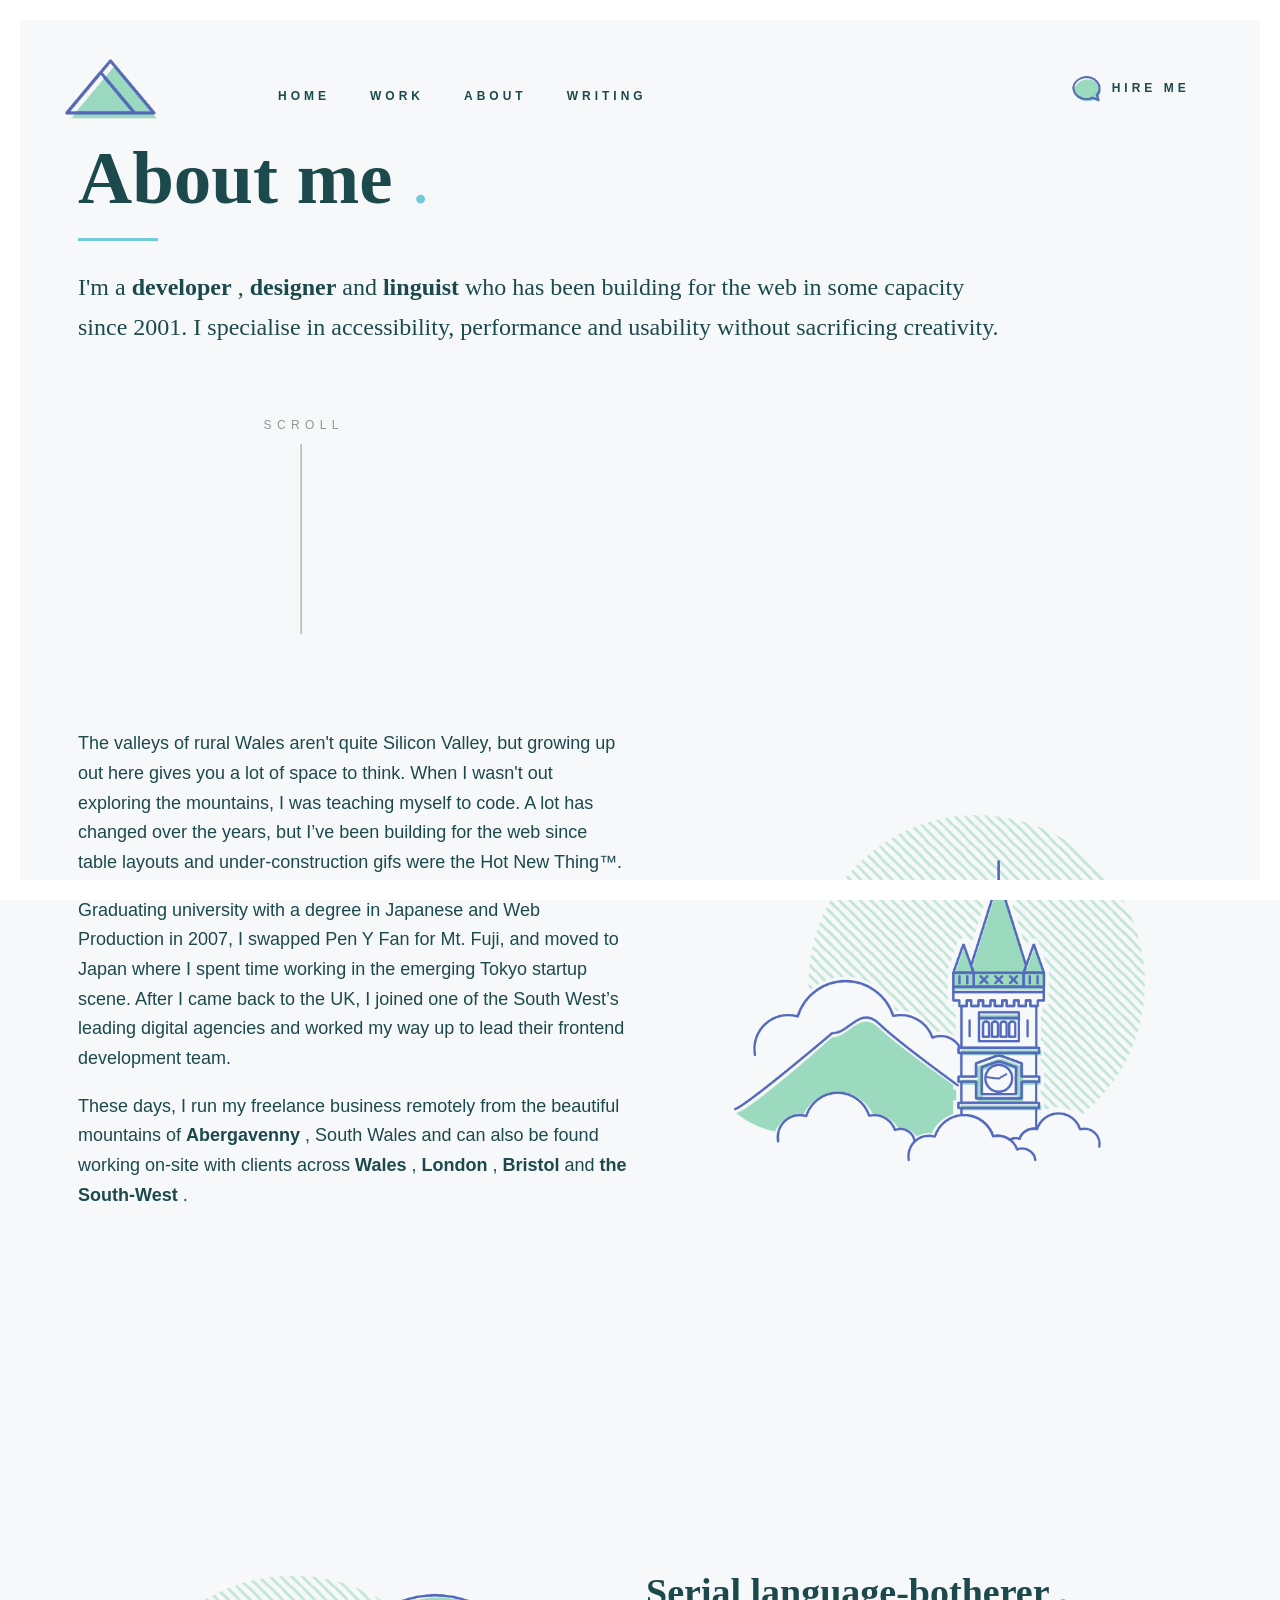
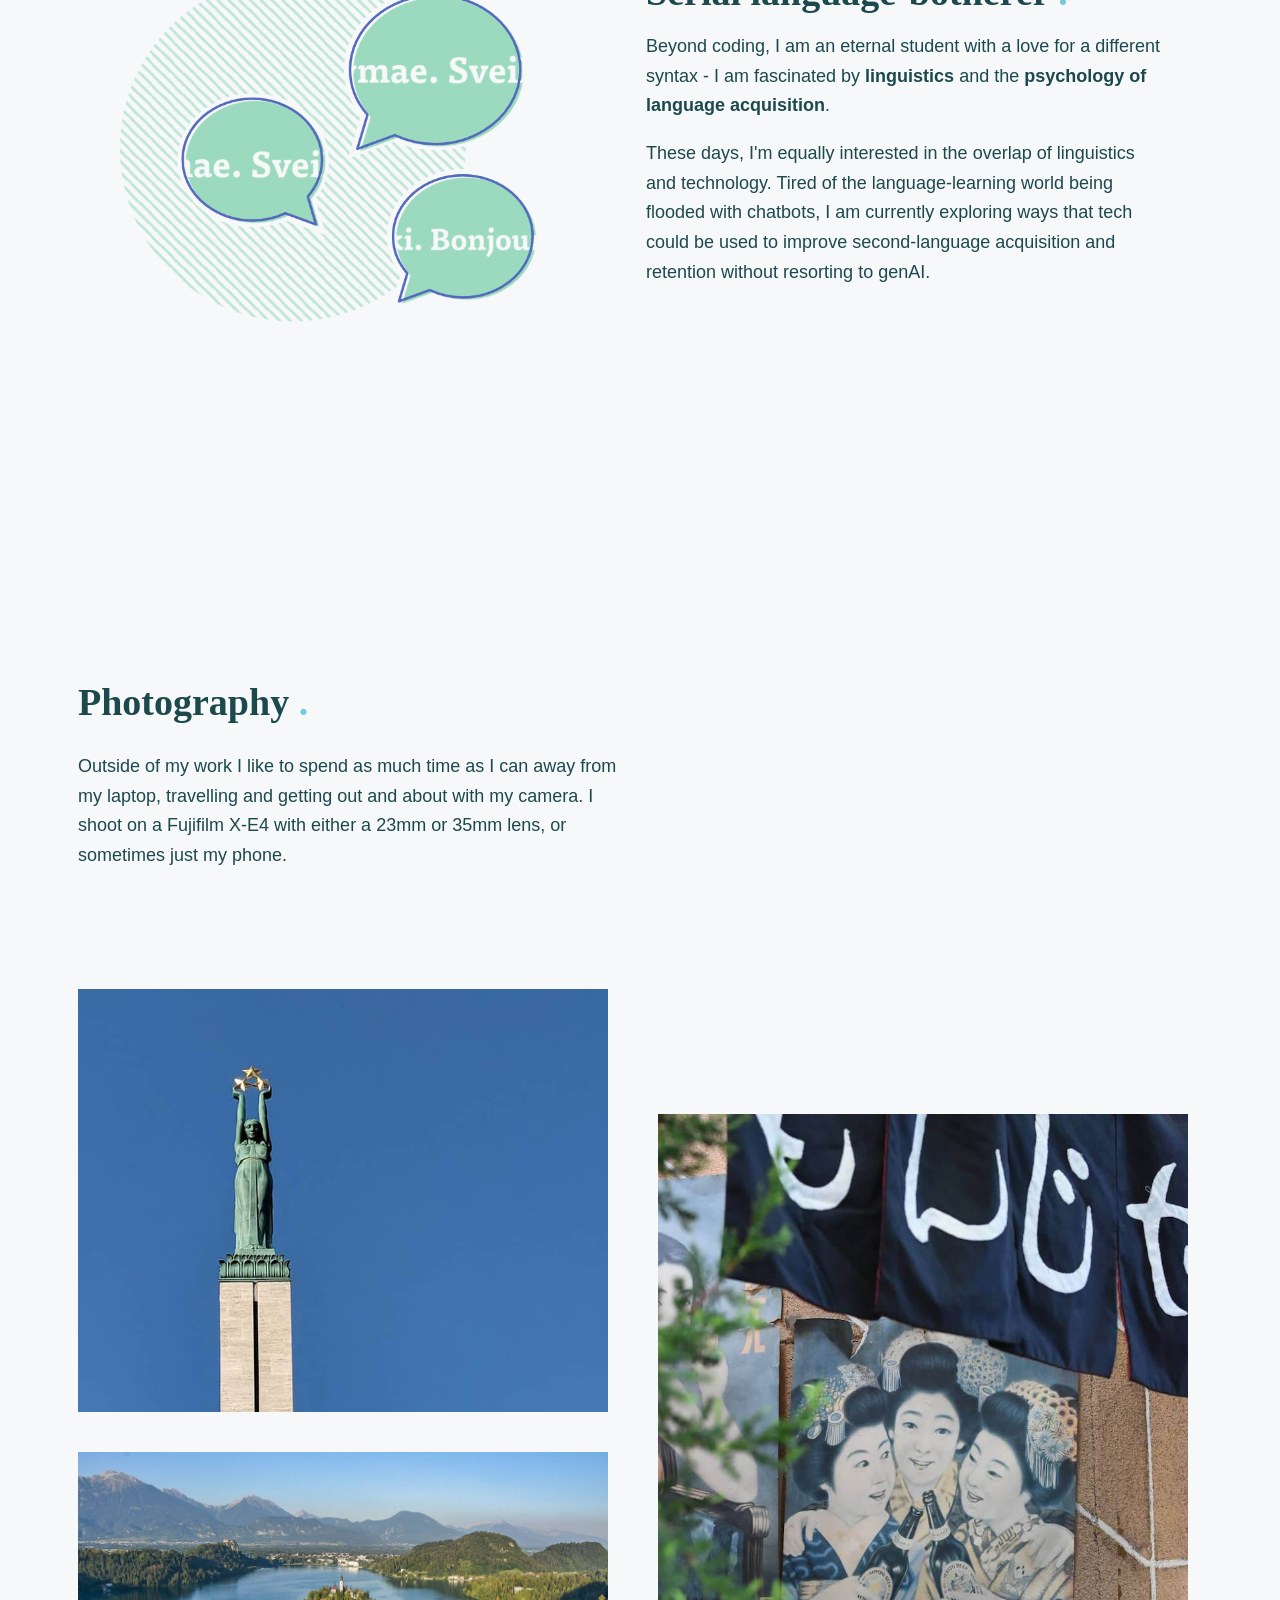
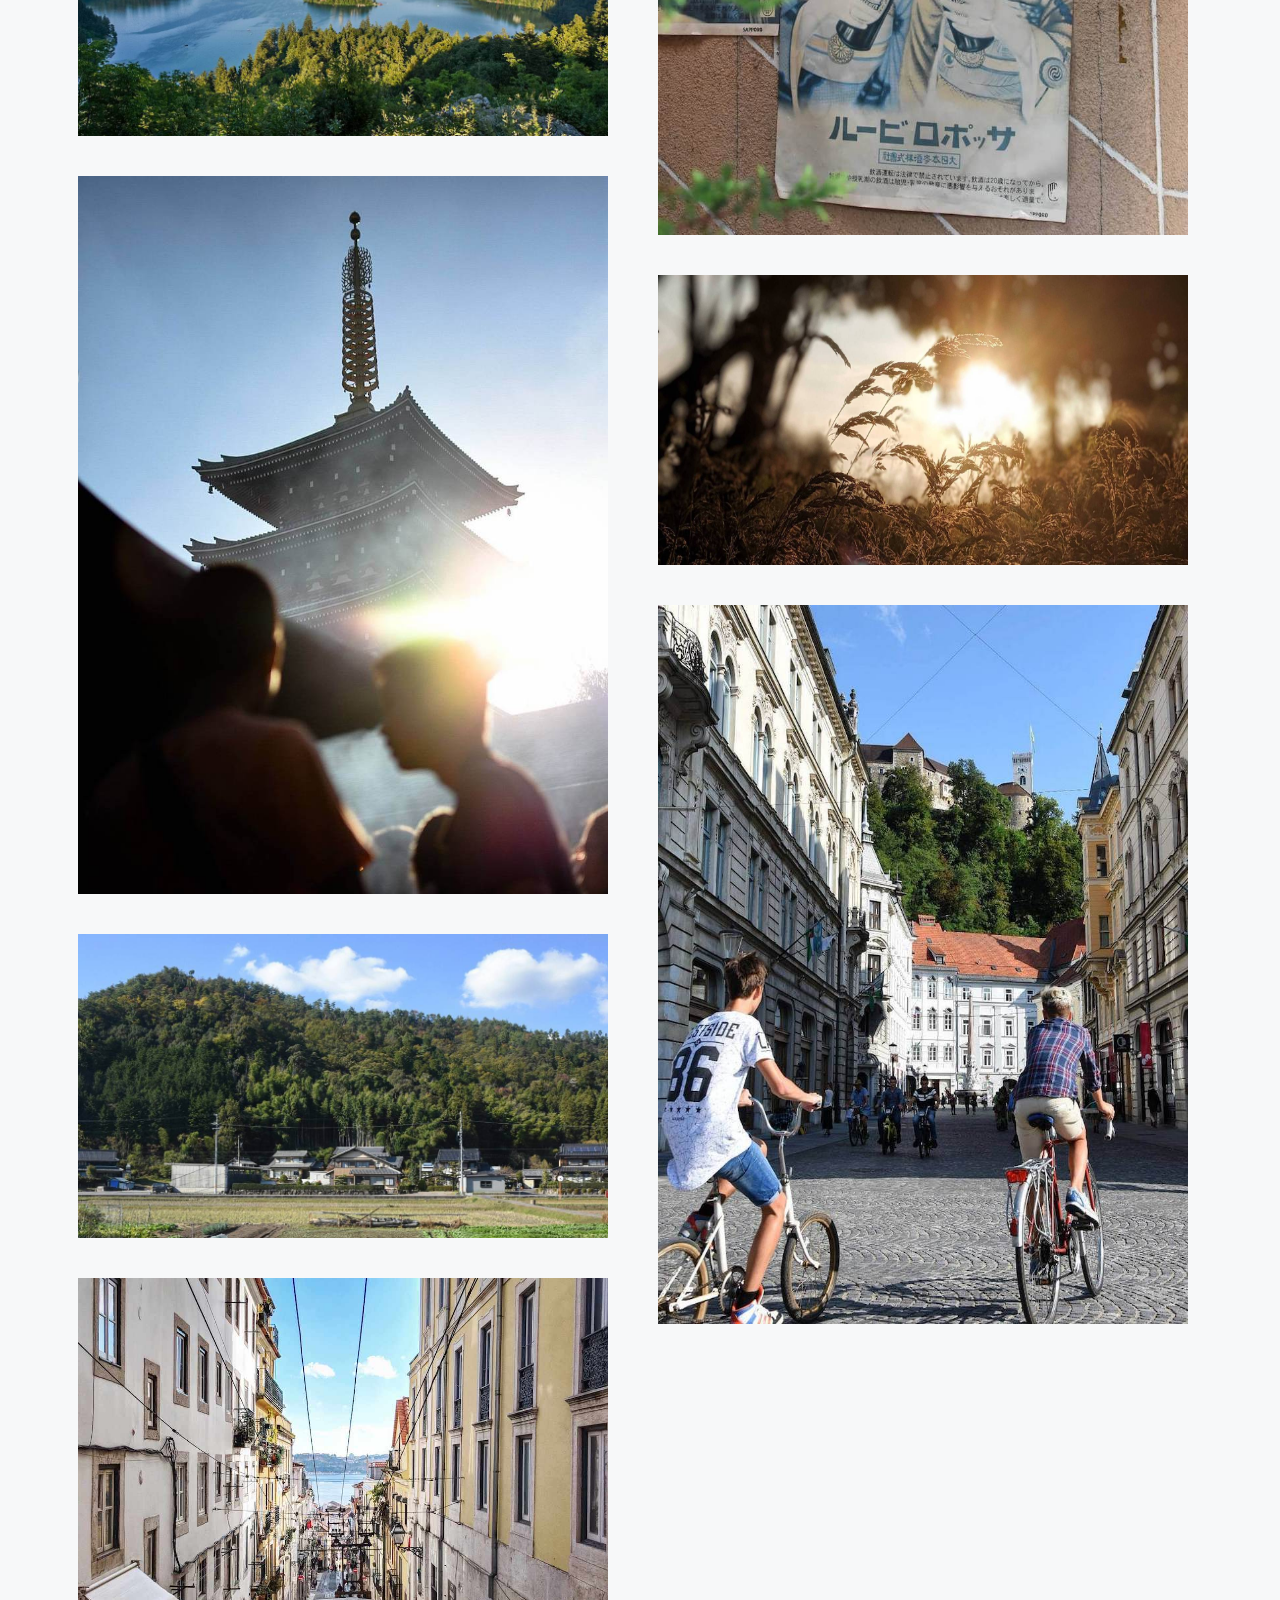
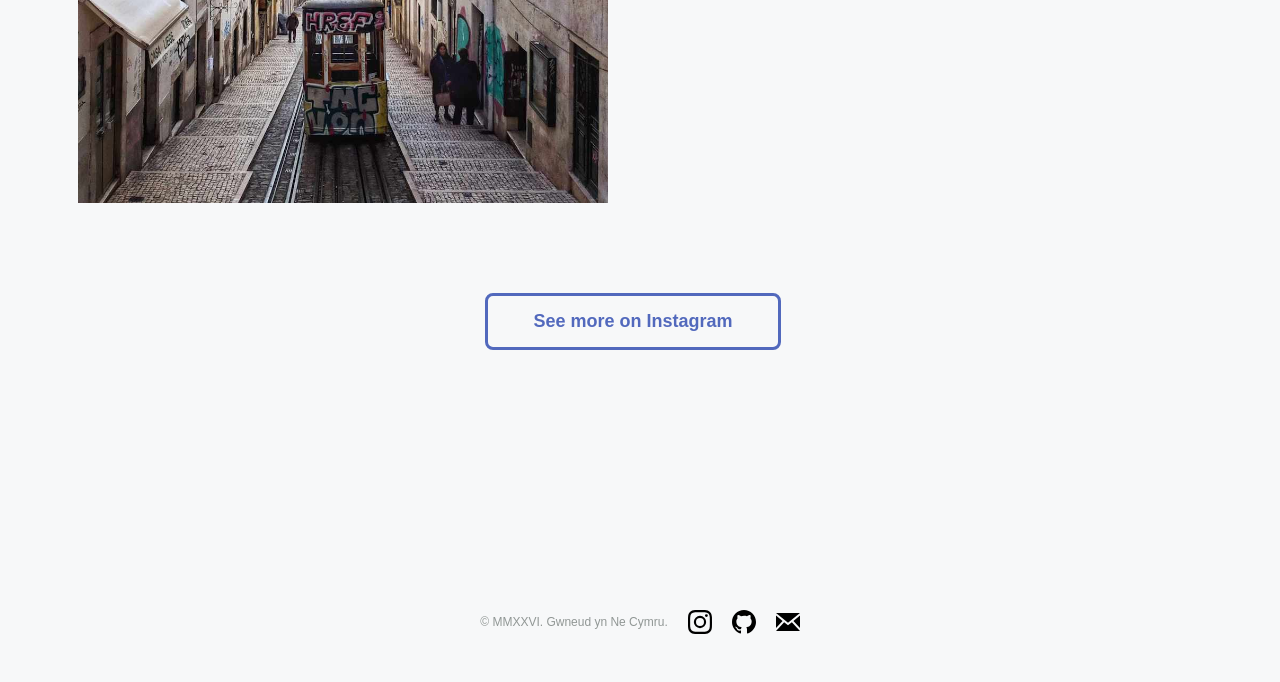
==== commit b20b21bf: "Organizacion Semantica HTML y Estilos CSS" ====
--- a/about.html
+++ b/about.html
@@ -3,369 +3,150 @@
 <head>
     <meta charset="UTF-8">
     <meta name="viewport" content="width=device-width, initial-scale=1.0">
-    <title>Who I am - Sebastián</title>
+    <title>Who I am - Sebastián Zuleta</title>
     <link rel="stylesheet" href="https://fonts.googleapis.com/css?family=Bitter:400,700&display=swap">
     <link rel="icon" type="image/x-icon" href="https://robbowen.digital/assets/img/favicon-32x32.png">
     <link rel="icon" type="image/png" sizes="16x16" href="/assets/img/favicon-16x16.png">
+    <link rel="stylesheet" href="assets/css/styles.css">
+    <link rel="stylesheet" href="assets/css/about.css">
+    <style id="theme">
+        :root {
+            --bg: #f7f8f9;
+            --line: #5269bd;
+            --fill: #9bdabe;
+            --text: #1c494c;
+            --subtext: #73cadc;
+            --duo: #9bdabe;
+        }
+    </style>
 </head>
 <body>
-    <a href="/">Skip to content</a>
-    <div>
-        <div></div>
-        <div>
-            <div>
-                <div></div>
-                <div></div>
-                <div></div>
-                <div></div>
+    <header class="header-content">
+        <div class="container-header">
+            <a href="index.html">
+                <img src="assets/img/about/logo.png" alt="Sebastián Logo">
+            </a>
+            <nav>
+                <ul>
+                    <li><a href="index.html">HOME</a></li>
+                    <li><a href="work.html">WORK</a></li>
+                    <li><a href="about.html">ABOUT</a></li>
+                    <li><a href="writing.html">WRITING</a></li>
+                </ul>
+            </nav>
+            <div class="hire-me">
+                <a href="mailto:hello@robbowen.digital?subject=🤘 Hi Robb, I'd like to hire you">
+                    <img class="hire" src="assets/img/about/hireMe.png" alt="Hire Me">
+                    <span>HIRE ME</span>
+                </a>
             </div>
         </div>
-    </div>
-    <div>
-        <div>
-            <div>
-                <a href="/">
-                    <span>Back to the homepage</span>
-                    <span>
-                        <div>
-                            <div>
-                                <svg x="0px" y="0px" viewBox="0 0 256 256">
-                                    <polygon points="172,110 98,110 36.2,188 110.2,188 159.7,188 233.7,188 "/>
-                                </svg>
-                            </div>
-                            <div>
-                                <svg x="0px" y="0px" viewBox="0 0 256 256">
-                                    <polygon points="90,99 28.2,177 151.7,177 "/>
-                                    <polygon points="164,99 102.2,177 225.7,177 "/>
-                                    <line x1="90" y1="99" x2="163.8" y2="99"/>
-                                </svg>
-                            </div>
-                        </div>
+    </header>
+    <main>
+        <section class="hero-section">
+                <div class="information">
+                    <h1>
+                        <b>About me</b>
+                        <span class="dot">.</span>
+                    </h1>
+                    <p>
+                        I'm a <b>developer</b>
+                        , <b>designer</b>
+                        and <b>linguist</b>
+                        who has been building for the web in some capacity since 2001. I specialise in accessibility, performance and usability without sacrificing creativity.
+                    </p>
+                    <span class="scroll">
+                        <span>
+                            <span>S</span>
+                            <span>C</span>
+                            <span>R</span>
+                            <span>O</span>
+                            <span>L</span>
+                            <span>L</span>
+                        </span>
                     </span>
-                </a>
-            </div>
-            <div>
-                <button>
-                    <span>
-                        <span>Close</span>
-                        <span>Menu</span>
-                    </span>
-                </button>
-            </div>
-            <a href="/">
-                <div>
-                    <svg viewBox="0 0 60 60">
-                        <path d="M30.78,9.87c13.52,0,24.46,9.58,24.46,21.41a19.4,19.4,0,0,1-5,12.95h0l2.9,9.82L42.37,50.1h0a27.51,27.51,0,0,1-11.59,2.58,26.84,26.84,0,0,1-14-3.86C10.42,45,6.24,38.52,6.24,31.2,6.24,19.53,17.26,9.87,30.78,9.87Z"/>
-                    </svg>
                 </div>
-                <div>
-                    <svg viewBox="0 0 60 60">
-                        <path d="M27.78,5.87c13.52,0,24.46,9.58,24.46,21.41a19.4,19.4,0,0,1-5,12.95h0l2.9,9.82L39.37,46.1h0a27.51,27.51,0,0,1-11.59,2.58,26.84,26.84,0,0,1-14-3.86C7.42,41,3.24,34.52,3.24,27.2,3.24,15.53,14.26,5.87,27.78,5.87Z"/>
-                    </svg>
-                </div>
-                Hire me
-            </a>
-        </div>
-        <div>
-            <div></div>
+        </section>
+        <section class="about-me">
             <div>
                 <div>
-                    <ul>
-                        <li>
-                            <a href="/">Follow me on Bluesky</a>
-                        </li>
-                        <li>
-                            <a href="/">Follow me on Instagram</a>
-                        </li>
-                        <li>
-                            <a href="/">Visit my Github</a>
-                        </li>
-                        <li>
-                            <a href="/">Subscribe to my RSS feed</a>
-                        </li>
-                        <li>
-                            <a href="/">Send me an Email</a>
-                        </li>
-                    </ul>
-                    <ul>
-                        <li>
-                            <a href="index.html">Home</a>
-                            <span>Back to the home page.</span>
-                        </li>
-                        <li>
-                            <a href="work.html">Work</a>
-                            <span>My approach to development.</span>
-                        </li>
-                        <li>
-                            <a href="about.html">About</a>
-                            <span>A little about me and my background.</span>
-                        </li>
-                        <li>
-                            <a href="writing.html">Writing</a>
-                            <span>My latest writing on tech and language.</span>
-                        </li>
-                    </ul>
+                    <p class="text-description">
+                        The valleys of rural Wales aren't quite Silicon Valley, but growing up out here gives you a lot of space to think. When I wasn't out exploring the mountains, I was teaching myself to code. A lot has changed over the years, but I’ve been building for the web since table layouts and under-construction gifs were the Hot New Thing™.
+                    </p>
+                    <p class="text-description">
+                        Graduating university with a degree in Japanese and Web Production in 2007, I swapped Pen Y Fan for Mt. Fuji, and moved to Japan where I spent time working in the emerging Tokyo startup scene. After I came back to the UK, I joined one of the South West’s leading digital agencies and worked my way up to lead their frontend development team.
+                    </p>
+                    <p class="text-description">
+                        These days, I run my freelance business remotely from the beautiful mountains of <b>Abergavenny</b>
+                        , South Wales and can also be found working on-site with clients across <b>Wales</b>
+                        , <b>London</b>
+                        , <b>Bristol</b>
+                        and <b>the South-West</b>
+                        .
+                    </p>
+                </div>
+                <img src="assets/img/about/clockTower.png" alt="Clock Tower">
+            </div>
+        </section>
+        <section class="serial-language">
+            <div>
+                <img src="assets/img/about/serialLanguage.png" alt="Serial Language">
+                <div>
+                    <h2 class="subtitle">
+                        Serial language-botherer
+                        <span class="dot">.</span>
+                    </h2>
+                    <p class="text-description">
+                        Beyond coding, I am an eternal student with a love for a different syntax - I am fascinated by <b>linguistics</b>
+                        and the <b>psychology of language acquisition</b>.
+                    </p>
+                    <p class="text-description">
+                        These days, I'm equally interested in the overlap of linguistics and technology. Tired of the language-learning world being flooded with chatbots, I am currently exploring ways that tech could be used to improve second-language acquisition and retention without resorting to genAI.
+                    </p>
                 </div>
             </div>
-        </div>
-        <main>
-            <svg>
-                <filter>
-                    <feColorMatrix/>
-                    <feComponentTransfer>
-                        <feFuncR></feFuncR>
-                        <feFuncG></feFuncG>
-                        <feFuncB></feFuncB>
-                        <feFuncA></feFuncA>
-                    </feComponentTransfer>
-                </filter>
-            </svg>
+        </section>
+        <section class="photography">
             <div>
-                <header>
-                    <div>
-                        <div>
-                            <div>
-                                <h1>
-                                    <span>
-                                        About me<span>.</span>
-                                    </span>
-                                </h1>
-                            </div>
-                            <p>
-                                I'm a <b>developer</b>
-                                , <b>designer</b>
-                                and <b>linguist</b>
-                                who has been building for the web in some capacity since 2001. I specialise in accessibility, performance and usability without sacrificing creativity.
-                            </p>
-                            <span>
-                                <span>
-                                    <span>S</span>
-                                    <span>c</span>
-                                    <span>r</span>
-                                    <span>o</span>
-                                    <span>l</span>
-                                    <span>l</span>
-                                </span>
-                            </span>
-                        </div>
-                    </div>
-                </header>
+                <h2 class="subtitle">
+                    Photography
+                    <span class="dot">.</span>
+                </h2>
+                <p class="text-description">
+                    Outside of my work I like to spend as much time as I can away from my laptop, travelling and getting out and about with my camera. I shoot on a Fujifilm X-E4 with either a 23mm or 35mm lens, or sometimes just my phone.
+                </p>
+            </div>
+            <div class="photos-grid">
                 <div>
                     <div>
-                        <div>
-                            <p>The valleys of rural Wales aren't quite Silicon Valley, but growing up out here gives you a lot of space to think. When I wasn't out exploring the mountains, I was teaching myself to code. A lot has changed over the years, but I’ve been building for the web since table layouts and under-construction gifs were the Hot New Thing™.</p>
-                            <p>Graduating university with a degree in Japanese and Web Production in 2007, I swapped Pen Y Fan for Mt. Fuji, and moved to Japan where I spent time working in the emerging Tokyo startup scene. After I came back to the UK, I joined one of the South West’s leading digital agencies and worked my way up to lead their frontend development team.</p>
-                            <p>
-                                These days, I run my freelance business remotely from the beautiful mountains of <b>Abergavenny</b>
-                                , South Wales and can also be found working on-site with clients across <b>Wales</b>
-                                , <b>London</b>
-                                , <b>Bristol</b>
-                                and <b>the South-West</b>
-                                .
-                            </p>
-                        </div>
+                        <img class="milda" src="assets/img/about/milda.jpg" alt="Milda">
+                        <img class="lakebled" src="assets/img/about/lakebled.jpg" alt="Lakebled">
+                        <img class="asakusa" src="assets/img/about/asakusa.jpg" alt="Asakusa">
+                        <img class="gifu" src="assets/img/about/gifu.jpg" alt="Gifu">
+                        <img class="lisbon" src="assets/img/about/lisbon.jpg" alt="Lisbon">
                     </div>
                     <div>
-                        <div>
-                            <div>
-                                <div></div>
-                                <div>
-                                    <svg viewBox="0 0 512 512">
-                                        <path d="M6.71,411.74c1.14-.35,6-2.56,24.06-16.12V352H30.3l-.9-4.92a51.23,51.23,0,0,1,59.29-59.71A73.09,73.09,0,0,1,224.47,287a51.18,51.18,0,0,1,52.14,28.55,35.23,35.23,0,0,1,39,18.42h26.25v62.26H256.45L9.13,423.44Z"/>
-                                        <path d="M476.33,436.22c-.44,0-.89,0-1.33,0a37.32,37.32,0,0,0-52.47-15.17V401.62h-3.69V387.43h4v-21h-4V348.9h3.82v-21H419V286h1.92v-7.42h8.17V260.22h.13V233.06l-13.67-38.4a7.42,7.42,0,0,0-14,0l-2.84,8-27.83-88.24a10,10,0,0,0-19,0L324.11,202.6l-2.83-7.94a7.42,7.42,0,0,0-14,0l-13.67,38.4v45.51h8.16V286h2.74v41.94h-4v21h3.83v17.57h-3.83v21h3.83v14.19h-4v18.5a47.64,47.64,0,0,0-29,25.66c-1.12-.11-2.24-.16-3.36-.16a34.48,34.48,0,0,0-16.72,4.31,26.21,26.21,0,0,0-24.43-10.48,36.86,36.86,0,0,0-32-18.7q-1,0-2,.06a51.23,51.23,0,0,0-93.3.15A36.83,36.83,0,0,0,59.4,464.25L69,462.48v36.27H499V474.36h3.26l1.06-5.79a27.83,27.83,0,0,0,.46-5A27.43,27.43,0,0,0,476.33,436.22Zm-57.49-13.63h1.37c-.46.33-.92.67-1.37,1Z"/>
-                                    </svg>
-                                    <div>
-                                        <svg viewBox="0 0 512 512">
-                                            <rect x="313.95" y="340.07"/>
-                                            <rect x="313.82" y="413.76"/>
-                                            <path d="M372.64,352.94a16.72,16.72,0,0,0-11.46,0L336.32,362v17.74H312.78v6.85h23.54v22.25H397.5V386.63H421v-6.85H397.5V362Zm17.29,26.84h-.08v6.85h.08v16.45h-46V367.15l17.3-6.31a16.72,16.72,0,0,1,11.42,0l17.31,6.31Z"/>
-                                            <path d="M413.09,202.85a.36.36,0,0,0-.69,0l-9.89,27.79L368.36,122.33a2.9,2.9,0,0,0-5.53,0L328.72,230.62l3.38,9.48-13.27-37.25a.36.36,0,0,0-.68,0L304.89,240.1h0V259H426.35V240.1Z"/>
-                                            <rect x="340.25" y="292.54">
-                                            <path d="M98.9,426.25a37.24,37.24,0,0,1,4,.21,51.24,51.24,0,0,1,93.3-.16c.67,0,1.34-.05,2-.05A36.87,36.87,0,0,1,230.22,445a26.19,26.19,0,0,1,24.42,10.48,34.45,34.45,0,0,1,16.73-4.32c1.12,0,2.24.06,3.35.17a47.7,47.7,0,0,1,29-25.67V407.12h4V393l-.07,0h-3.76v-6.16c-19.86-14-78.4-55.86-99.63-76.56-25.74-25.09-40.42,13.32-63.1,12.56,0,0-106.38,95.66-128,101.43,0,0,16.5,17.06,51.72,24.9A36.87,36.87,0,0,1,98.9,426.25Z"/>
-                                        </svg>
-                                    </div>
-                                    <div>
-                                        <svg viewBox="0 0 512 512">
-                                            <path d="M35.3,346a45.22,45.22,0,0,1,57.27-51.56,67.08,67.08,0,0,1,128-.73,45.19,45.19,0,0,1,52.65,29.14,29.19,29.19,0,0,1,36.76,13.16"/>
-                                            <path d="M307.1,386.69s-79.49-57.27-105.23-82.36-40.42,13.31-63.1,12.56c0,0-114.29,96.77-130.3,101.69"/>
-                                            <path d="M66.34,461.8a29.74,29.74,0,0,1,37.71-33.94,44.17,44.17,0,0,1,84.25-.49,30.2,30.2,0,0,1,6.57-.74A29.77,29.77,0,0,1,223,446.56a19.24,19.24,0,0,1,26.35,15.24"/>
-                                            <path d="M496.86,468.85a20.32,20.32,0,0,0-25.76-23.19,30.17,30.17,0,0,0-57.55-.33,20.3,20.3,0,0,0-23.69,13.11,13.15,13.15,0,0,0-12.51,1.39"/>
-                                            <path d="M241.46,486.85a27.62,27.62,0,0,1,35-31.49,41,41,0,0,1,78.16-.45,27.63,27.63,0,0,1,32.16,17.8,17.84,17.84,0,0,1,24.44,14.14"/>
-                                            <circle cx="362.14" cy="377.38" r="17.95"/>
-                                            <path d="M331.69,375.08V357.33l24.87-9.1a16.69,16.69,0,0,1,11.45,0l24.86,9.1v17.75h19.44V343.39H312v31.69Z"/>
-                                            <path d="M385.3,375.08V362.45L368,356.14a16.61,16.61,0,0,0-11.42,0l-17.3,6.31v35.93h46V381.92h-.08v-6.84Z"/>
-                                            <polygon points="392.87 381.92 392.87 404.17 331.69 404.17 331.69 381.92 311.98 381.92 311.98 410.03 412.31 410.03 412.31 381.92 392.87 381.92"/>
-                                            <rect x="308.15" y="336.54"/>
-                                            <rect x="308.01" y="410.23"/>
-                                            <path d="M416.34,375.08H392.87V357.33L368,348.23a16.69,16.69,0,0,0-11.45,0l-24.87,9.1v17.75H308.15v6.84h23.54v22.25h61.18V381.92h23.47Zm-31,23.3h-46V362.45l17.3-6.31a16.61,16.61,0,0,1,11.42,0l17.31,6.31v12.63h-.08v6.84h.08Z"/>
-                                            <polygon points="414.38 261.78 412.79 261.78 406.71 261.78 406.22 261.78 404.62 261.78 398.55 261.78 396.95 261.78 396.46 261.78 390.88 261.78 390.63 261.78 390.38 261.78 388.79 261.78 382.72 261.78 382.72 261.78 382.47 261.78 381.12 261.78 380.87 261.78 380.63 261.78 375.05 261.78 374.8 261.78 374.55 261.78 374.31 261.78 372.96 261.78 372.96 261.78 372.71 261.78 366.88 261.78 366.64 261.78 365.29 261.78 365.04 261.78 364.79 261.78 364.55 261.78 359.21 261.78 358.97 261.78 358.72 261.78 358.47 261.78 357.12 261.78 356.88 261.78 351.05 261.78 350.8 261.78 350.8 261.78 349.45 261.78 349.21 261.78 348.96 261.78 348.71 261.78 343.13 261.78 342.89 261.78 342.64 261.78 341.29 261.78 341.04 261.78 341.04 261.78 334.97 261.78 333.37 261.78 333.13 261.78 332.88 261.78 327.3 261.78 326.81 261.78 325.21 261.78 319.14 261.78 317.54 261.78 317.05 261.78 310.97 261.78 309.38 261.78 301.21 261.78 301.21 273.06 309.38 273.06 309.38 280.48 319.14 280.48 319.14 273.06 325.21 273.06 325.21 280.48 334.97 280.48 334.97 273.06 341.04 273.06 341.04 280.48 341.04 280.48 341.29 280.48 350.8 280.48 350.8 280.48 351.05 280.48 351.05 273.06 356.88 273.06 356.88 280.48 357.12 280.48 366.64 280.48 366.88 280.48 366.88 273.06 372.71 273.06 372.71 280.48 372.96 280.48 372.96 280.48 382.47 280.48 382.72 280.48 382.72 280.48 382.72 273.06 388.79 273.06 388.79 280.48 398.55 280.48 398.55 273.06 404.62 273.06 404.62 280.48 414.38 280.48 414.38 273.06 422.55 273.06 422.55 261.78 414.38 261.78"/>
-                                            <rect x="301.21" y="254.71"/>
-                                            <rect x="301.21" y="235.83"/>
-                                            <line x1="309.5" y1="240.65" x2="309.5" y2="249.93"/>
-                                            <line x1="319.89" y1="240.65" x2="319.89" y2="249.93"/>
-                                            <path d="M314.48,198.57l-13.27,37.26h27.22l-13.27-37.26A.36.36,0,0,0,314.48,198.57Z"/>
-                                            <rect x="395.47" y="235.83"/>
-                                            <line x1="403.76" y1="240.65" x2="403.76" y2="249.93"/>
-                                            <line x1="414.15" y1="240.65" x2="414.15" y2="249.93"/>
-                                            <path d="M408.73,198.57l-13.26,37.26h27.21l-13.26-37.26A.37.37,0,0,0,408.73,198.57Z"/>
-                                            <path d="M398.84,226.36l-34.15-108.3a2.9,2.9,0,0,0-5.53,0L325.05,226.35l3.38,9.48v18.88h67V235.83Z"/>
-                                            <line x1="361.88" y1="115.97" x2="361.88" y2="86.78"/>
-                                            <rect x="328.43" y="235.83"/>
-                                            <line x1="337.76" y1="240.65" x2="346.86" y2="249.75"/>
-                                            <line x1="346.86" y1="240.65" x2="337.76" y2="249.75"/>
-                                            <line x1="357.56" y1="240.65" x2="366.65" y2="249.75"/>
-                                            <line x1="366.65" y1="240.65" x2="357.56" y2="249.75"/>
-                                            <line x1="377.35" y1="240.65" x2="386.44" y2="249.75"/>
-                                            <line x1="386.44" y1="240.65" x2="377.35" y2="249.75"/>
-                                            <polygon points="404.62 280.48 404.62 273.06 398.55 273.06 398.55 280.48 388.79 280.48 388.79 273.06 382.72 273.06 382.72 280.48 382.72 280.48 382.47 280.48 372.96 280.48 372.96 280.48 372.71 280.48 372.71 273.06 366.88 273.06 366.88 280.48 366.64 280.48 357.12 280.48 356.88 280.48 356.88 273.06 351.05 273.06 351.05 280.48 350.8 280.48 350.8 280.48 341.29 280.48 341.04 280.48 341.04 280.48 341.04 273.06 334.97 273.06 334.97 280.48 325.21 280.48 325.21 273.06 319.14 273.06 319.14 280.48 312.12 280.48 312.12 336.39 412.45 336.39 412.45 280.48 404.62 280.48"/>
-                                            <rect x="335.63" y="289.01">
-                                            <rect x="335.63" y="296.52" width="53.44" height="31.09"/>
-                                            <path d="M379.19,301.38h1.93a3.08,3.08,0,0,1,3.08,3.08v17.28a0,0,0,0,1,0,0h-8.09a0,0,0,0,1,0,0V304.45a3.08,3.08,0,0,1,3.08-3.08Z"/>
-                                            <path d="M367.6,301.38h1.93a3.08,3.08,0,0,1,3.08,3.08v17.28a0,0,0,0,1,0,0h-8.09a0,0,0,0,1,0,0V304.45a3.08,3.08,0,0,1,3.08-3.08Z"/>
-                                            <path d="M355.92,301.38h1.93a3.08,3.08,0,0,1,3.08,3.08v17.28a0,0,0,0,1,0,0h-8.09a0,0,0,0,1,0,0V304.45A3.08,3.08,0,0,1,355.92,301.38Z"/>
-                                            <path d="M344,301.38H346a3.08,3.08,0,0,1,3.08,3.08v17.28a0,0,0,0,1,0,0H341a0,0,0,0,1,0,0V304.45A3.08,3.08,0,0,1,344,301.38Z"/>
-                                            <line x1="323.02" y1="299.89" x2="323.02" y2="320.83"/>
-                                            <line class="svg-stroke-thin" x1="400.77" y1="299.89" x2="400.77" y2="320.83"/>
-                                            <path d="M315.59,426.47a41,41,0,0,1,39,28.44,27.81,27.81,0,0,1,6.1-.68,27.49,27.49,0,0,1,16.66,5.61,13.1,13.1,0,0,1,12.5-1.4,20.35,20.35,0,0,1,19.19-13.62,20.58,20.58,0,0,1,3.26.27V416.93H312.12v9.69C313.26,426.52,314.42,426.47,315.59,426.47Z"/>
-                                        </svg>
-                                    </div>
-                                    <div>
-                                        <div>
-                                            <div></div>
-                                        </div>
-                                        <div>
-                                            <div></div>
-                                        </div>
-                                    </div>
-                                </div>
-                            </div>
-                        </div>
-                    </div>
-                </div>
-                <div>
-                    <div>
-                        <div>
-                            <h2>
-                                Serial language-botherer<span>.</span>
-                            </h2>
-                            <p>
-                                Beyond coding, I am an eternal student with a love for a different syntax - I am fascinated by <b>linguistics</b>
-                                and the <b>psychology of language acquisition</b>
-                                .
-                            </p>
-                            <p>These days, I'm equally interested in the overlap of linguistics and technology. Tired of the language-learning world being flooded with chatbots, I am currently exploring ways that tech could be used to improve second-language acquisition and retention without resorting to genAI.</p>
-                        </div>
-                    </div>
-                    <div>
-                        <div>
-                            <div>
-                                <div></div>
-                                <div>
-                                    <svg viewBox="0 0 512 512">
-                                        <path d="M263.14,201.69c-14.3-17.93-21.83-38.81-21.83-60.64,0-57.86,53.36-104.94,118.94-104.94s118.94,47,118.94,104.74c0,34.66-19.26,67-51.52,86.55A128.69,128.69,0,0,1,360.25,246a131,131,0,0,1-52.85-10.93l-60.75,22.19Z"/>
-                                        <path d="M166.27,337.83a108.82,108.82,0,0,1-43.33,8.84,106.9,106.9,0,0,1-56-15.46C40.1,315,24.06,288,24.06,259.1c0-48.11,44.36-87.25,98.88-87.25s98.87,39.22,98.87,87.41c0,18-6.11,35.17-17.73,50l14.12,47.55Z"/>
-                                        <path d="M315.06,408.36c-11.63-14.83-17.76-32.05-17.76-50.06,0-48.27,44.43-87.54,99-87.54s99,39.2,99,87.38c0,28.94-16.06,55.95-43,72.24a107.07,107.07,0,0,1-56.07,15.47A109,109,0,0,1,352.92,437l-52,19Z"/>
-                                    </svg>
-                                    <div>
-                                        <svg viewBox="0 0 512 512">
-                                            <path d="M364.25,51.11c-61.25,0-110.94,43.4-110.94,96.94,0,22.11,8.52,42.39,22.71,58.82h0l-13.18,44.42,48.88-17.85h0A123.92,123.92,0,0,0,364.25,245a121.19,121.19,0,0,0,63.28-17.44c28.8-17.44,47.66-46.65,47.66-79.71C475.19,94.51,425.5,51.11,364.25,51.11Z"/>
-                                            <path d="M125.94,185.85c50.17,0,90.87,35.56,90.87,79.41,0,18.11-7,34.73-18.61,48.18L209,349.82l-40-14.61a101.56,101.56,0,0,1-43,9.46A99.29,99.29,0,0,1,74.1,330.39c-23.59-14.29-39-38.21-39-65.29C35.06,221.41,75.77,185.85,125.94,185.85Z"/>
-                                            <path d="M400.33,285.76c-50.26,0-91,35.61-91,79.54,0,18.14,7,34.78,18.64,48.26h0L317.12,450l40.11-14.65h0a101.52,101.52,0,0,0,43.1,9.49,99.39,99.39,0,0,0,51.92-14.31c23.63-14.31,39.11-38.28,39.11-65.4C491.36,321.37,450.59,285.76,400.33,285.76Z"/>
-                                        </svg>
-                                        <div class="text text--a">
-                                            <div data-prlx="-0.3 0" class="text__inr"></div>
-                                        </div>
-                                        <div class="text text--b">
-                                            <div data-prlx="0.25 0" class="text__inr"></div>
-                                        </div>
-                                        <div class="text text--c">
-                                            <div data-prlx="-0.15 0" class="text__inr"></div>
-                                        </div>
-                                    </div>
-                                    <div>
-                                        <svg viewBox="0 0 512 512">
-                                            <path d="M360.25,44.11c-61.25,0-110.94,43.4-110.94,96.94,0,22.11,8.52,42.39,22.71,58.82h0l-13.18,44.42,48.88-17.85h0A123.92,123.92,0,0,0,360.25,238a121.19,121.19,0,0,0,63.28-17.44c28.8-17.44,47.66-46.65,47.66-79.71C471.19,87.51,421.5,44.11,360.25,44.11Z"/>
-                                            <path d="M121.94,178.85c50.17,0,90.87,35.56,90.87,79.41,0,18.11-7,34.73-18.61,48.18L205,342.82l-40-14.61a101.56,101.56,0,0,1-43,9.46A99.29,99.29,0,0,1,70.1,323.39c-23.59-14.29-39-38.21-39-65.29C31.06,214.41,71.77,178.85,121.94,178.85Z"/>
-                                            <path d="M396.33,278.76c-50.26,0-91,35.61-91,79.54,0,18.14,7,34.78,18.64,48.26h0L313.12,443l40.11-14.65h0a101.52,101.52,0,0,0,43.1,9.49,99.39,99.39,0,0,0,51.92-14.31c23.63-14.31,39.11-38.28,39.11-65.4C487.36,314.37,446.59,278.76,396.33,278.76Z"/>
-                                        </svg>
-                                    </div>
-                                </div>
-                                <style></style>
-                            </div>
-                        </div>
-                    </div>
-                </div>
-                <div>
-                    <div>
-                        <div>
-                            <h2>
-                                Photography<span>.</span>
-                            </h2>
-                            <p>Outside of my work I like to spend as much time as I can away from my laptop, travelling and getting out and about with my camera. I shoot on a Fujifilm X-E4 with either a 23mm or 35mm lens, or sometimes just my phone.</p>
-                        </div>
-                        <div>
-                            <div></div>
-                        </div>
-                    </div>
-                    <div>
-                        <div>
-                            <div>
-                                <div>
-                                    <div>
-                                        <img class="" src="assets/img/about/milda.jpg" alt="Milda, Rīga">
-                                    </div>
-                                </div>
-                                <div>
-                                    <div>
-                                        <img class="" src="assets/img/about/lakebled.jpg" alt="Lake Bled from above">
-                                    </div>
-                                </div>
-                                <div>
-                                    <div>
-                                        <img class="" src="assets/img/about/asakusa.jpg" alt="The pagoda at Asakusa, Tokyo">
-                                    </div>
-                                </div>
-                                <div>
-                                    <div>
-                                        <img class="" src="assets/img/about/gifu.jpg" alt="A rural Japanese village, Gifu prefecture">
-                                    </div>
-                                </div>
-                                <div>
-                                    <div>
-                                        <img class="" src="assets/img/about/lisbon.jpg" alt="Streetcar in lisbon">
-                                    </div>
-                                </div>
-                            </div>
-                            <div>
-                                <div>
-                                    <div>
-                                        <img class="" src="assets/img/about/poster.jpg" alt="A Shitamachi beer poster, Tokyo">
-                                    </div>
-                                </div>
-                                <div>
-                                    <div>
-                                        <img class="" src="assets/img/about/walessunset.jpg" alt="Sunset in the long grass, Wales">
-                                    </div>
-                                </div>
-                                <div>
-                                    <div>
-                                        <img class="" src="assets/img/about/ljubljana.jpg" alt="Ljubljanski Grad, viewed from the triple bridge">
-                                    </div>
-                                </div>
-                            </div>
-                        </div>
-                        <div>
-                            <a href="/">
-                                <span>See more on Instagram</span>
-                                <span>See more on Instagram</span>
-                            </a>
-                        </div>
+                        <img class="poster" src="assets/img/about/poster.jpg" alt="Poster">
+                        <img class="walessunset" src="assets/img/about/walessunset.jpg" alt="Walessunset">
+                        <img class="ljubljana" src="assets/img/about/ljubljana.jpg" alt="ljubljana">
                     </div>
                 </div>
             </div>
-        </main>
-        <small>© MMXXVI. Gwneud yn Ne Cymru.</small>
-    </div>
-    <script></script>
+            <div class="btns">
+                <a href="https://instagram.com/Robb0wen" class="btn">
+                    <span class="btn-label">See more on Instagram</span>
+                    <span class="btn-fill">See more on Instagram</span>
+                </a>
+            </div>
+        </section>
+    </main>
+    <footer>
+        © MMXXVI. Gwneud yn Ne Cymru.
+        <div class="social-links">
+            <a class="ig" href="https://www.instagram.com/zuleta.239">Follow me on Instagram</a>
+            <a class="git" href="https://github.com/Ez-Sebas">Visit my GitHub</a>
+            <a class="email" href="mailto:zuletas092@gmail.com">Correo Electronico</a>
+        </div>
+    </footer>
 </body>
 </html>
--- a/assets/css/styles.css
+++ b/assets/css/styles.css
@@ -0,0 +1,236 @@
+html {
+    font-size: 62.5%;
+    -webkit-font-smoothing: antialiased;
+}
+
+html:after,html:before {
+    content: "";
+    will-change: top left;
+    backface-visibility: hidden;
+    position: fixed;
+    top: 0;
+    height: 100%;
+    width: 20px;
+    background: #fff;
+    z-index: 3;
+}
+
+html:before {
+    left: 0;
+}
+
+html:after {
+    right: 0;
+}
+
+body {
+    background: var(--bg);
+    min-height: calc(100vh - 40px);
+    position: relative;
+    padding: 20px;
+}
+
+body::after,body::before {
+    content: "";
+    will-change: top left;
+    backface-visibility: hidden;
+    position: fixed;
+    left: 0;
+    width: 100%;
+    height: 20px;
+    background: #fff;
+    z-index: 2;
+}
+
+body:before {
+    top: 0;
+}
+
+body:after {
+    bottom: 0;
+}
+
+body.lock-scroll,html.lock-scroll {
+    overflow: hidden;
+}
+
+.header-content {
+    position: fixed;
+    z-index: 3;
+}
+
+.container-header {
+    align-items: center;
+    display: flex;
+    flex-direction: row;
+    justify-content: center;
+    gap: 50px;
+}
+
+.container-header > nav > ul {
+    display: flex;
+    flex-direction: row;
+    justify-content: center;
+    gap: 40px;
+    letter-spacing: 4px;
+    list-style: none;
+}
+
+.container-header > nav > ul > li > a {
+    color: var(--text);
+    font-family: -apple-system, BlinkMacSystemFont, "Segoe UI", Roboto, Helvetica, Arial, sans-serif, "Apple Color Emoji", "Segoe UI Emoji", "Segoe UI Symbol";
+    font-size: 12px;
+    font-weight: 700;
+    text-decoration: none;
+    transition: all .12s cubic-bezier(.25,.46,.45,.94);
+}
+.container-header > nav > ul > li > a:hover {
+    letter-spacing: 6px;
+    color: var(--text);
+}
+
+
+.hire-me > a {
+    display: flex;
+    flex-direction: row;
+    letter-spacing: 4px;
+    margin-left: 350px;
+    text-decoration: none;
+}
+
+.hire-me > a > span {
+    color: var(--text);
+    font-family: -apple-system, BlinkMacSystemFont, "Segoe UI", Roboto, Helvetica, Arial, sans-serif, "Apple Color Emoji", "Segoe UI Emoji", "Segoe UI Symbol";
+    font-size: 12px;
+    font-weight: 700;
+    padding-top: 27px;
+    transition: all .12s cubic-bezier(.25,.46,.45,.94);
+}
+.hire-me > a > span:hover {
+    letter-spacing: 6px;
+    color: var(--text);
+}
+
+main {
+    margin: 40px 50px;
+}
+
+.dot {
+    color: var(--subtext);
+}
+
+.subtitle {
+    color: var(--text);
+    font-family: Bitter, serif;
+    font-size: 38px;
+    font-weight: 700;
+    position: relative;
+    margin-bottom: 10px;
+}
+
+.text-description {
+    color: var(--text);
+    font-family: -apple-system, BlinkMacSystemFont, "Segoe UI", Roboto, Helvetica, Arial, sans-serif, "Apple Color Emoji", "Segoe UI Emoji", "Segoe UI Symbol";
+    font-size: 18px;
+    line-height: 29.7px;
+}
+
+.btns {
+    display: flex;
+    justify-content: start;
+    margin-left: 270px;
+    margin-right: 270px;
+}
+
+.btn {
+    margin: 30px 0;
+    font-size: 18px;
+    text-decoration: none;
+    font-family: -apple-system,BlinkMacSystemFont,Segoe UI,Roboto,Helvetica,Arial,sans-serif,Apple Color Emoji,Segoe UI Emoji,Segoe UI Symbol;
+    font-weight: 700;
+    text-align: center;
+}
+
+.btn,.btn-label {
+    display: inline-block;
+    position: relative;
+}
+
+.btn-label {
+    padding: 15px 45px;
+    color: var(--line);
+    border: 3px solid var(--line);
+    border-radius: 8px;
+    z-index: 2;
+}
+
+.btn-fill {
+    transition: transform 1.5s ease-out,background .15s ease-out;
+    display: inline-block;
+    position: absolute;
+    padding: 16px 0;
+    top: 4px;
+    left: 4px;
+    right: 4px;
+    bottom: 4px;
+    color: var(--bg);
+    text-align: center;
+    z-index: 1;
+    border-radius: 8px;
+    opacity: .75;
+}
+.btn:hover .btn-fill {
+    background-color: var(--fill,var(--bg));
+}
+
+.jam {
+    border-bottom: 2px solid var(--fill,var(--subtext));
+    color: var(--text);
+    display: inline-block;
+    font-weight: 700;
+    line-height: 1.25;
+    text-decoration: none;
+}
+
+footer {
+    align-items: center;
+    color: #919795;
+    display: flex;
+    font-size: 12px;
+    font-family: -apple-system,BlinkMacSystemFont,Segoe UI,Roboto,Helvetica,Arial,sans-serif,Apple Color Emoji,Segoe UI Emoji,Segoe UI Symbol;
+    flex-direction: row;
+    gap: 20px;
+    justify-content: center;
+    margin-bottom: 20px;
+    margin-top: 160px;
+}
+
+.social-links {
+    display: flex;
+    flex-direction: row;
+    gap: 20px;
+    align-items: center;
+}
+
+.social-links > a {
+    display: block;
+    width: 24px;
+    height: 24px;
+    background-size: contain;
+    background-repeat: no-repeat;
+    background-position: center;
+    text-indent: -9999px; /* esconde el texto fuera de pantalla */
+    overflow: hidden;
+}
+
+.ig {
+    background-image: url([data-uri])
+}
+
+.git {
+    background-image: url([data-uri])
+}
+
+.email {
+    background-image: url([data-uri])
+}
--- a/assets/css/about.css
+++ b/assets/css/about.css
@@ -0,0 +1,273 @@
+.container-header > a > img {
+    padding: 17px  10px;
+    height: 100px;
+    width: 140px;
+}
+
+.hire-me > a > img {
+    padding: 17px  10px;
+    padding-right: 0;
+    height: 50px;
+    position: relative;
+    top: -5px;
+    width: 55px;
+}
+
+.hero-section {
+    display: flex;
+    flex-direction: row;
+    position: relative;
+}
+
+.information {
+    margin-right: 100px;
+}
+
+.information > h1 {
+    color: var(--text);
+    font-family: Bitter, serif;
+    font-size: 75px;
+    font-weight: 400;
+    line-height: 80px;
+    margin-bottom: 20px;
+    margin-top: 70px;
+}
+
+.information > h1:before {
+    content: "";
+    position: absolute;
+    left: 0px;
+    top: 170px;
+    height: 3px;
+    background: var(--subtext);
+    width: 80px;
+    transform-origin: left center;
+}
+
+.information > p {
+    color: var(--text);
+    font-family: Bitter, serif;
+    font-size: 24px;
+    font-weight: 400;
+    line-height: 39.6px;
+    margin-right: 100px;
+    margin-top: 50px;
+}
+
+.scroll {
+    position: absolute;
+    bottom: -263px;
+    left: 223px;
+    transform: translateX(-50%);
+    font-size: 12px;
+    color: #919795;
+    font-family: -apple-system,BlinkMacSystemFont,Segoe UI,Roboto,Helvetica,Arial,sans-serif,Apple Color Emoji,Segoe UI Emoji,Segoe UI Symbol;
+}
+
+.scroll > span {
+    animation: reveal 1s ease-out 1.5s backwards;
+}
+
+.scroll > span {
+    animation-play-state: paused;
+}
+
+.scroll > span span {
+    margin: 0 1px;
+    display: inline-block;
+    animation: scrollBob 8s ease-in-out infinite;
+}
+
+.scroll > span span {
+    animation-play-state: running;
+}
+
+.scroll > span span:first-child {
+    animation-delay: 3.0725s;
+}
+
+.scroll > span span:nth-child(2) {
+    animation-delay: 3.145s;
+}
+
+.scroll > span span:nth-child(3) {
+    animation-delay: 3.2175s;
+}
+
+.scroll > span span:nth-child(4) {
+    animation-delay: 3.29s;
+}
+
+.scroll > span span:nth-child(5) {
+    animation-delay: 3.3625s;
+}
+
+.scroll > span span:nth-child(6) {
+    animation-delay: 3.435s;
+}
+
+.scroll > span span:nth-child(7) {
+    animation-delay: 3.5075s;
+}
+
+.scroll > span span:nth-child(8) {
+    animation-delay: 3.58s;
+}
+
+.scroll > span span:nth-child(9) {
+    animation-delay: 3.6525s;
+}
+
+@keyframes scrollBob {
+    0%,10% {
+        transform: none;
+        opacity: 1;
+        color: #919795;
+    }
+
+    1%,8% {
+        transform: translateY(-2px);
+        color: var(--fill,var(--bg));
+    }
+
+    4% {
+        transform: translateY(3px);
+        opacity: 1;
+        color: #919795;
+    }
+}
+
+.scroll::after {
+    content: "";
+    display: block;
+    width: 1px;
+    height: 190px;
+    background: #919795;
+    margin: 12px auto 0;
+}
+
+.about-me {
+    margin-top: 340px;
+    padding-bottom: 20px;
+}
+
+.about-me > div {
+    display: flex;
+    flex-direction: row;
+}
+
+.about-me > div > div {
+    margin-right: 40px;
+}
+
+.about-me > div > img {
+    position: relative;
+    height: 400px;
+    right: -50px;
+    margin-right: 60px;
+    top: 85px;
+    width: 520px;
+}
+
+.serial-language {
+    margin-top: 290px;
+    padding-bottom: 20px;
+}
+
+.serial-language > div {
+    display: flex;
+    flex-direction: row;
+}
+
+.serial-language > div > div {
+    margin-right: 40px;
+}
+
+.serial-language > div > img {
+    position: relative;
+    height: 400px;
+    left: -5px;
+    margin-right: 60px;
+    top: 10px;
+    width: 550px;
+}
+
+.photography {
+    margin-top: 290px;
+    padding-bottom: 20px;
+}
+
+.photography > div {
+    display: flex;
+    flex-direction: column;
+    margin-right: 560px;
+}
+
+.photos-grid {
+    margin: 100px 0 50px;
+}
+
+.photos-grid > div {
+    column-gap: 50px;
+    display: grid;
+    grid-template-columns: 530px 530px;
+}
+
+.photos-grid > div > div {
+    display: flex;
+    flex-direction: column;
+    row-gap: 40px;
+}
+
+.photos-grid > div > div > img {
+    width: 530;
+}
+
+.milda {
+    height: 423px;
+}
+
+.lakebled {
+    height: 284px;
+}
+
+.asakusa {
+    height: 718px;
+}
+
+.gifu {
+    height: 304px;
+}
+
+.lisbon {
+    height: 525px;
+}
+
+.poster {
+    margin-top: 125px;
+    height: 721px;
+}
+
+.walessunset {
+    height: 290px;
+}
+
+.ljubljana {
+    height: 719px;
+}
+
+.btns {
+    width: 1110px;
+    margin: 40px auto;
+    display: flex;
+    justify-content: center;
+}
+
+.btn {
+    margin: 40px auto;
+    font-size: 18px;
+    text-decoration: none;
+    font-family: -apple-system,BlinkMacSystemFont,Segoe UI,Roboto,Helvetica,Arial,sans-serif,Apple Color Emoji,Segoe UI Emoji,Segoe UI Symbol;
+    font-weight: 700;
+    text-align: center;
+}
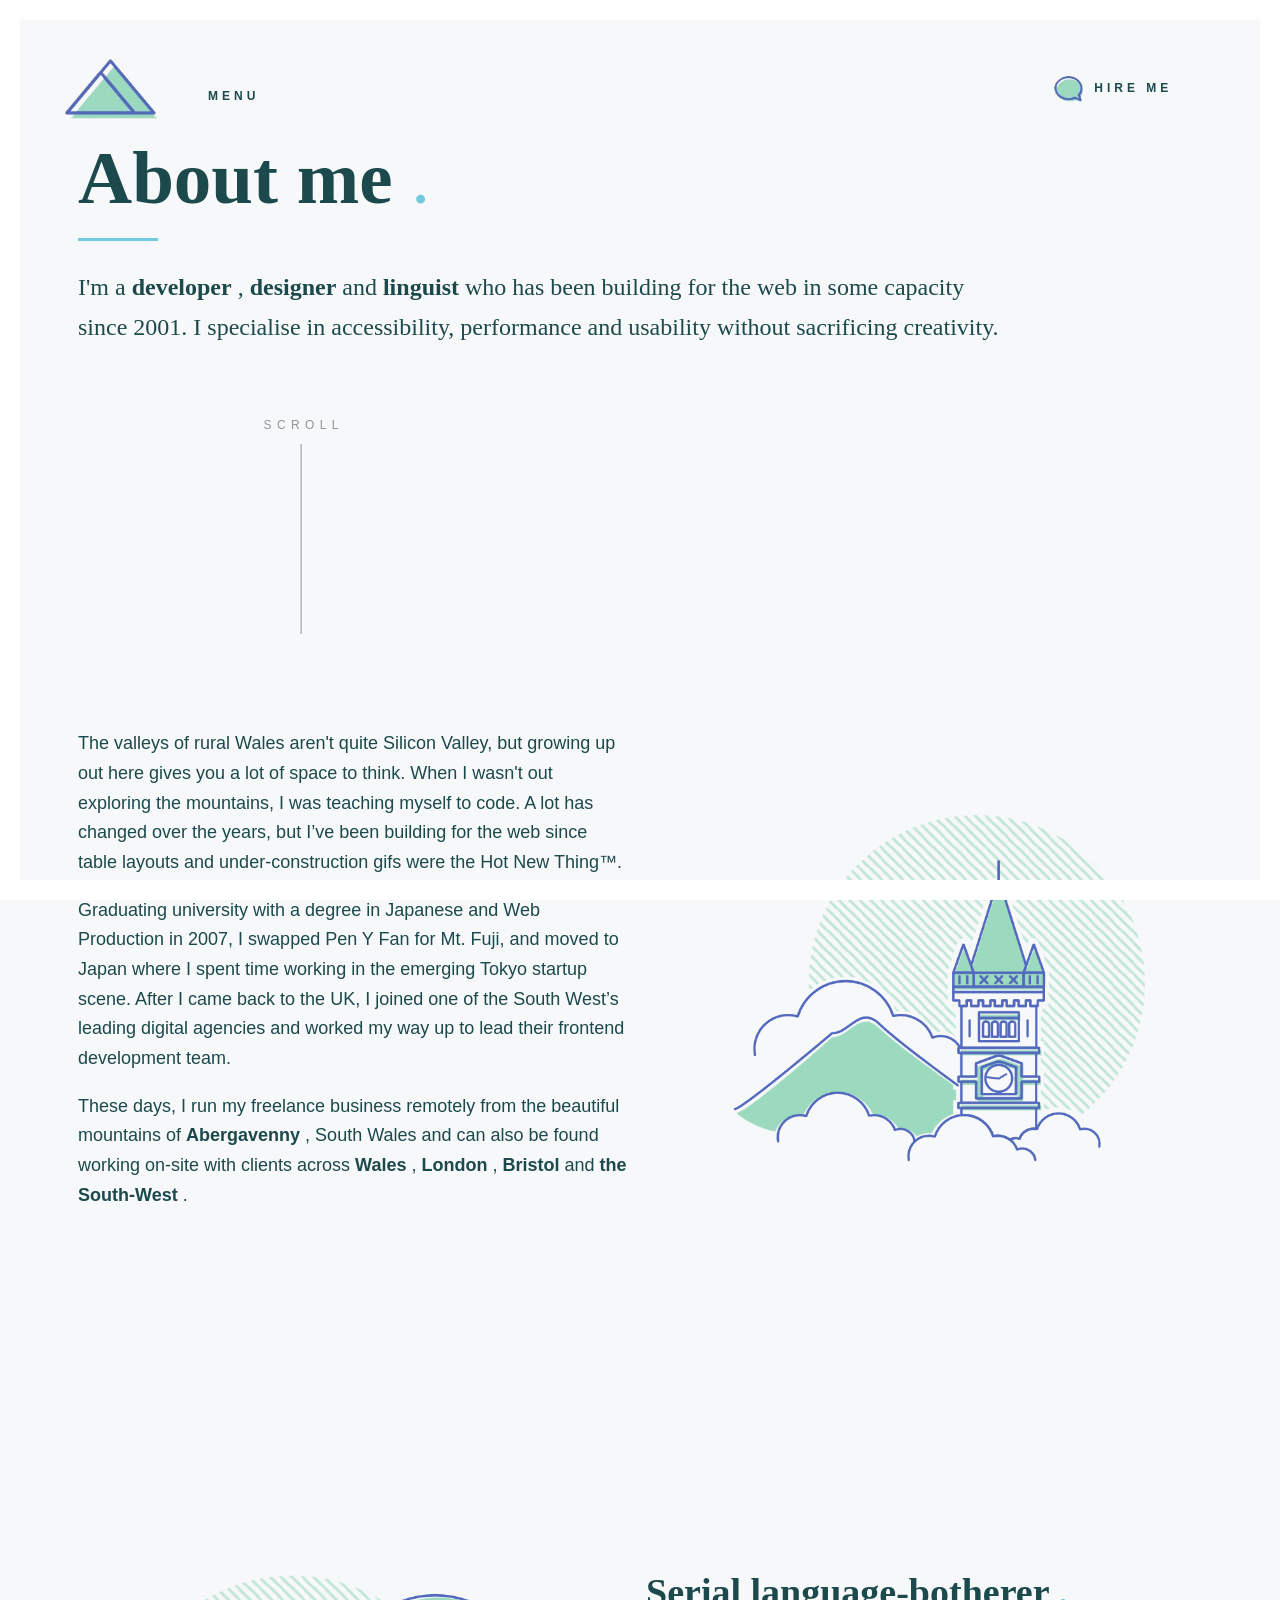
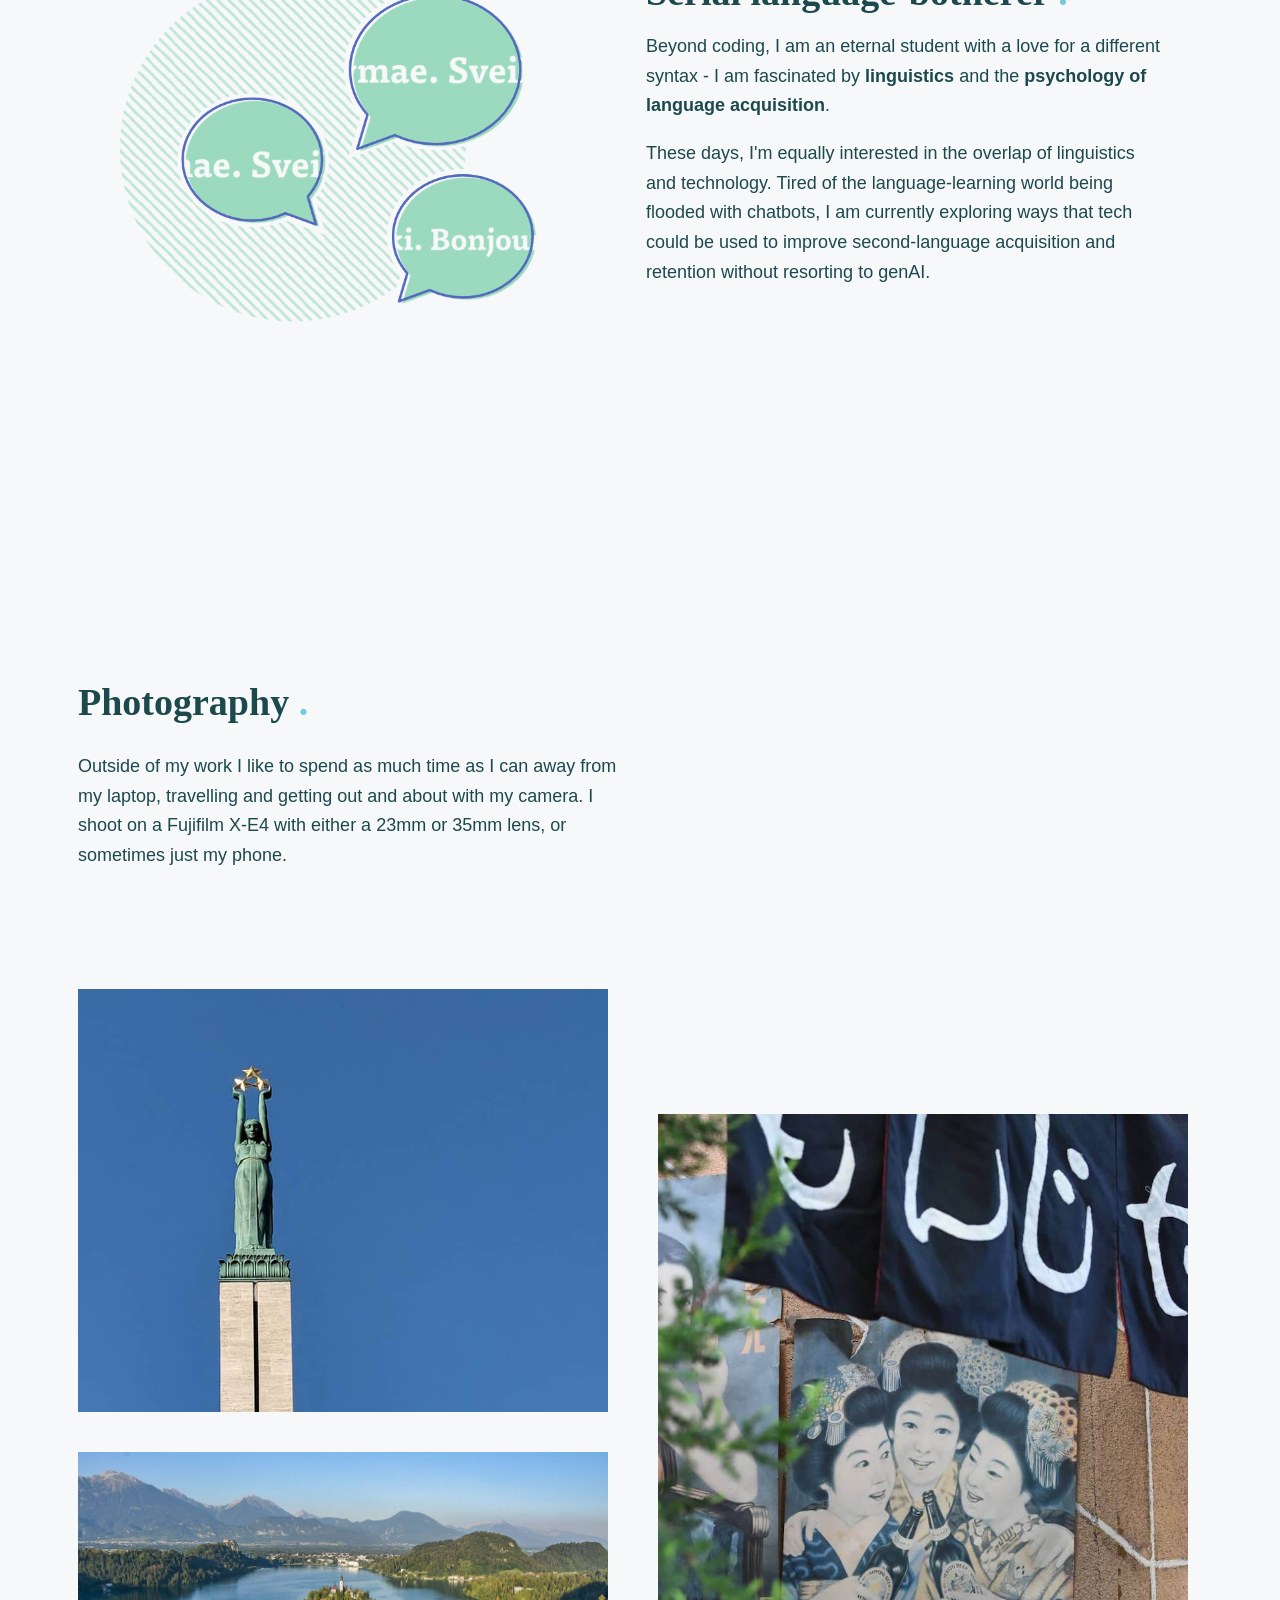
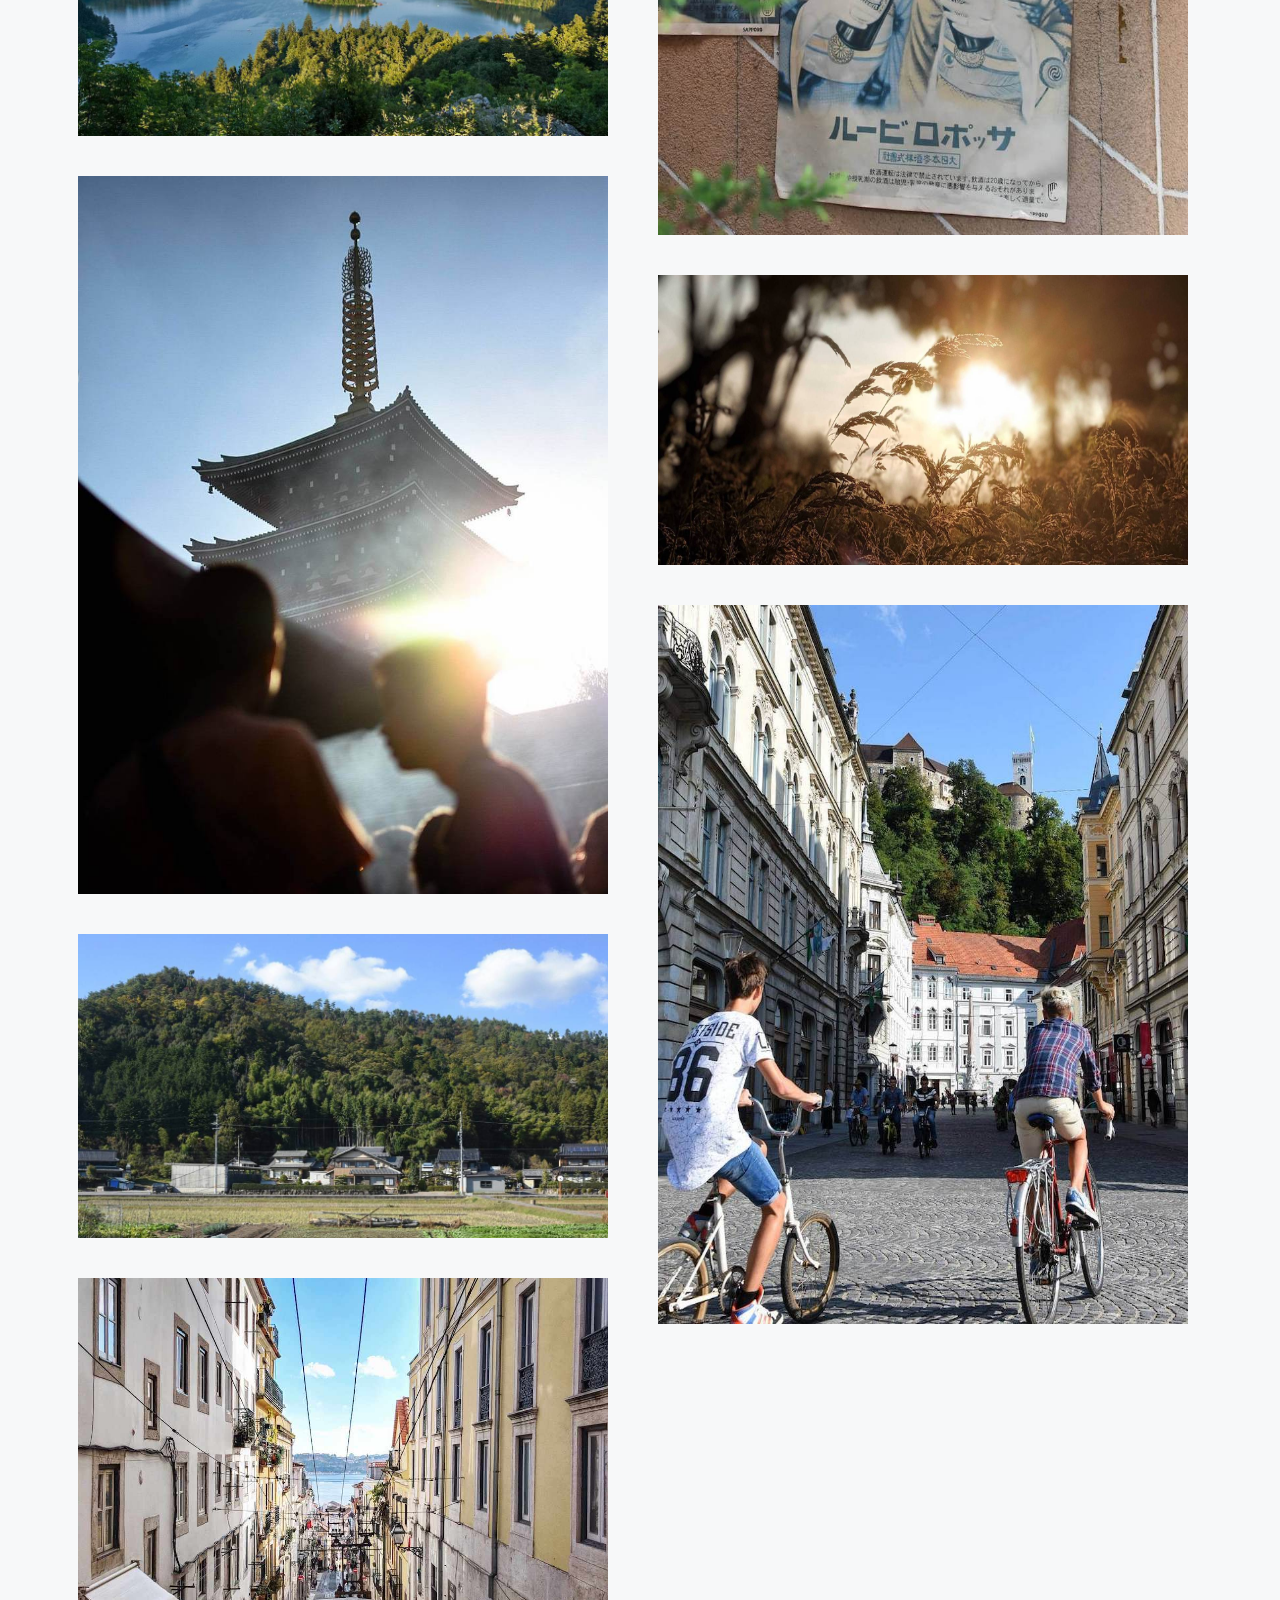
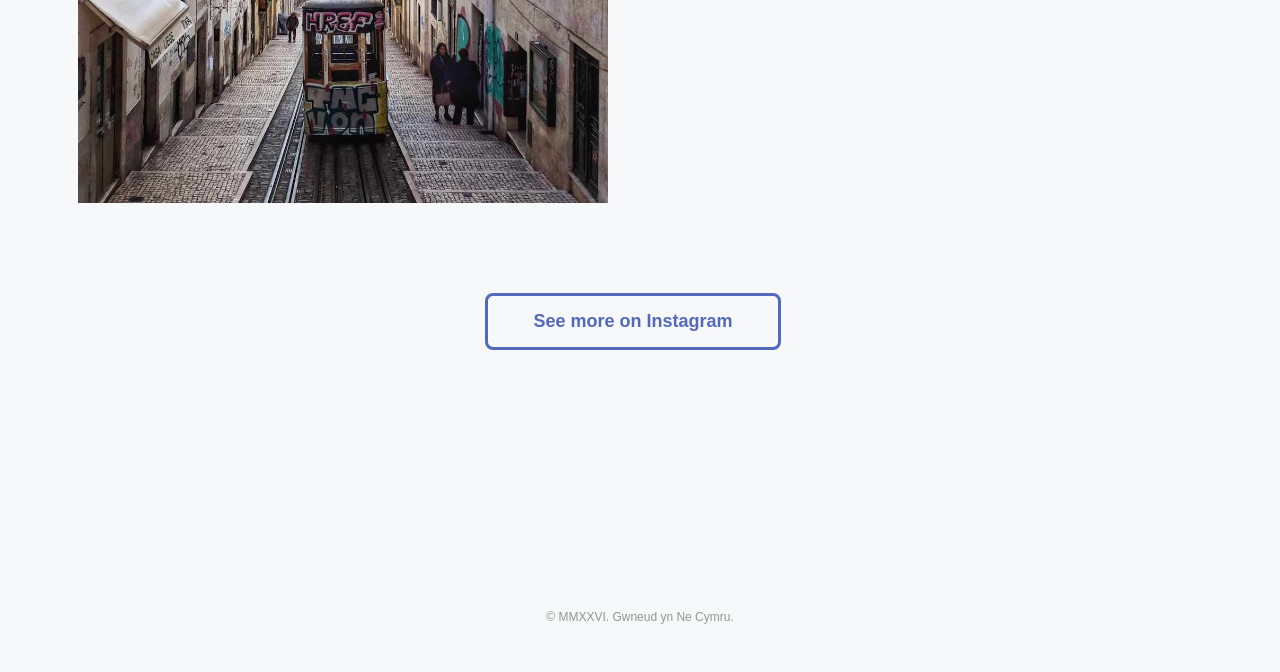
==== commit 629138d4: "Header Update" ====
--- a/about.html
+++ b/about.html
@@ -22,25 +22,56 @@
 </head>
 <body>
     <header class="header-content">
+        <input type="checkbox" id="menu-toggle" hidden>
         <div class="container-header">
             <a href="index.html">
                 <img src="assets/img/about/logo.png" alt="Sebastián Logo">
             </a>
-            <nav>
-                <ul>
-                    <li><a href="index.html">HOME</a></li>
-                    <li><a href="work.html">WORK</a></li>
-                    <li><a href="about.html">ABOUT</a></li>
-                    <li><a href="writing.html">WRITING</a></li>
-                </ul>
-            </nav>
+            <label for="menu-toggle" class="menu-btn">MENU</label>
             <div class="hire-me">
-                <a href="mailto:hello@robbowen.digital?subject=🤘 Hi Robb, I'd like to hire you">
-                    <img class="hire" src="assets/img/about/hireMe.png" alt="Hire Me">
+                <a href="mailto:zuletas092@gmail.com">
+                    <img src="assets/img/about/hireMe.png" alt="Hire Me">
                     <span>HIRE ME</span>
                 </a>
             </div>
         </div>
+        <nav class="nav-overlay">
+            <div class="container-header">
+                <a href="index.html">
+                    <img src="assets/img/about/logo.png" alt="Sebastián Logo">
+                </a>
+                <label for="menu-toggle" class="close-btn">CLOSE</label>
+                <div class="hire-me">
+                    <a href="mailto:zuletas092@gmail.com">
+                        <img src="assets/img/about/hireMe.png" alt="Hire Me">
+                        <span>HIRE ME</span>
+                    </a>
+                </div>
+            </div>
+            <div class="social-links">
+                <a class="ig" href="https://www.instagram.com/zuleta.239">Follow me on Instagram</a>
+                <a class="git" href="https://github.com/Ez-Sebas">Visit my GitHub</a>
+                <a class="email" href="mailto:zuletas092@gmail.com">Correo Electronico</a>
+            </div>
+            <ul>
+                <li>
+                    <a href="index.html">Home</a>
+                    <span>Back to the home page.</span>
+                </li>
+                <li>
+                    <a href="work.html">Work</a>
+                    <span>My approach to development.</span>
+                </li>
+                <li>
+                    <a href="about.html">About</a>
+                    <span>A little about me and my background.</span>
+                </li>
+                <li>
+                    <a href="writing.html">Writing</a>
+                    <span>My latest writing on tech and language.</span>
+                </li>
+            </ul>
+        </nav>
     </header>
     <main>
         <section class="hero-section">
@@ -133,7 +164,7 @@
                 </div>
             </div>
             <div class="btns">
-                <a href="https://instagram.com/Robb0wen" class="btn">
+                <a href="https://www.instagram.com/zuleta.239" class="btn">
                     <span class="btn-label">See more on Instagram</span>
                     <span class="btn-fill">See more on Instagram</span>
                 </a>
@@ -142,11 +173,6 @@
     </main>
     <footer>
         © MMXXVI. Gwneud yn Ne Cymru.
-        <div class="social-links">
-            <a class="ig" href="https://www.instagram.com/zuleta.239">Follow me on Instagram</a>
-            <a class="git" href="https://github.com/Ez-Sebas">Visit my GitHub</a>
-            <a class="email" href="mailto:zuletas092@gmail.com">Correo Electronico</a>
-        </div>
     </footer>
 </body>
 </html>
--- a/assets/css/styles.css
+++ b/assets/css/styles.css
@@ -64,51 +64,132 @@
     display: flex;
     flex-direction: row;
     justify-content: center;
-    gap: 50px;
-}
-
-.container-header > nav > ul {
-    display: flex;
-    flex-direction: row;
-    justify-content: center;
-    gap: 40px;
-    letter-spacing: 4px;
-    list-style: none;
-}
-
-.container-header > nav > ul > li > a {
+    gap: 20px;
+}
+
+.hire-me > a > span {
     color: var(--text);
     font-family: -apple-system, BlinkMacSystemFont, "Segoe UI", Roboto, Helvetica, Arial, sans-serif, "Apple Color Emoji", "Segoe UI Emoji", "Segoe UI Symbol";
     font-size: 12px;
     font-weight: 700;
-    text-decoration: none;
-    transition: all .12s cubic-bezier(.25,.46,.45,.94);
-}
-.container-header > nav > ul > li > a:hover {
-    letter-spacing: 6px;
-    color: var(--text);
-}
-
-
-.hire-me > a {
-    display: flex;
-    flex-direction: row;
-    letter-spacing: 4px;
-    margin-left: 350px;
-    text-decoration: none;
-}
-
-.hire-me > a > span {
-    color: var(--text);
-    font-family: -apple-system, BlinkMacSystemFont, "Segoe UI", Roboto, Helvetica, Arial, sans-serif, "Apple Color Emoji", "Segoe UI Emoji", "Segoe UI Symbol";
-    font-size: 12px;
-    font-weight: 700;
     padding-top: 27px;
     transition: all .12s cubic-bezier(.25,.46,.45,.94);
 }
 .hire-me > a > span:hover {
     letter-spacing: 6px;
     color: var(--text);
+}
+
+.hire-me > a {
+    display: flex;
+    flex-direction: row;
+    letter-spacing: 4px;
+    margin-left: 750px;
+    text-decoration: none;
+}
+
+.nav-overlay {
+    align-items: start;
+    display: flex;
+    background: var(--fill);
+    flex-direction: column;
+    height: calc(100vh - 40px);
+    justify-content: flex-start;
+    left: 20px;
+    position: fixed;
+    transition: top 0.4s ease;
+    top: -100%;
+    width: calc(100vw - 40px);
+    z-index: 5;
+}
+
+#menu-toggle:checked ~ .nav-overlay {
+    top: 20px;
+    opacity: 1;
+    pointer-events: all;
+}
+
+.menu-btn {
+    color: var(--text);
+    cursor: pointer;
+    font-family: Arial;
+    font-weight: 700;
+    letter-spacing: 4px;
+    font-size: 12px;
+}
+.menu-btn:hover {
+    letter-spacing: 6px;
+}
+
+.close-btn {
+    color: var(--text);
+    cursor: pointer;
+    font-family: Arial;
+    font-weight: 700;
+    letter-spacing: 4px;
+    font-size: 12px;
+}
+.close-btn:hover {
+    letter-spacing: 6px;
+}
+
+
+.social-links::before{
+    display: block;
+    content: "";
+    background-color: var(--line);
+    height: 3px;
+    width: 90px;
+}
+
+.social-links {
+    align-items: center;
+    display: flex;
+    flex-direction: row;
+    gap: 40px;
+    margin-left: 40px;
+}
+
+.social-links > a {
+    display: block;
+    width: 24px;
+    height: 24px;
+    background-size: contain;
+    background-repeat: no-repeat;
+    background-position: center;
+    text-indent: -99px; /* esconde el texto fuera de pantalla */
+    overflow: hidden;
+}
+
+.nav-overlay > ul {
+    list-style: none;
+    margin-top: 30px;
+    padding-left: 35px;
+}
+
+.nav-overlay > ul > li {
+    display: grid;
+    grid-template-columns: 1fr 1fr;
+    font-family: Bitter, serif;
+    font-size: 40px;
+    font-weight: 700;
+    margin-bottom: 40px;
+}
+
+.nav-overlay > ul > li > a {
+    color: var(--text);
+    text-decoration: none;
+}
+.nav-overlay > ul > li > a:hover {
+    color: var(--bg);
+}
+
+.nav-overlay > ul > li > span {
+    color: var(--text);
+    font-family: -apple-system, BlinkMacSystemFont, "Segoe UI", Roboto, Helvetica, Arial, sans-serif, "Apple Color Emoji", "Segoe UI Emoji", "Segoe UI Symbol";
+    font-size: 16px;
+    font-weight: 400;
+    margin-top: 15px;
 }
 
 main {
@@ -205,24 +286,6 @@
     margin-top: 160px;
 }
 
-.social-links {
-    display: flex;
-    flex-direction: row;
-    gap: 20px;
-    align-items: center;
-}
-
-.social-links > a {
-    display: block;
-    width: 24px;
-    height: 24px;
-    background-size: contain;
-    background-repeat: no-repeat;
-    background-position: center;
-    text-indent: -9999px; /* esconde el texto fuera de pantalla */
-    overflow: hidden;
-}
-
 .ig {
     background-image: url([data-uri])
 }
@@ -233,4 +296,22 @@
 
 .email {
     background-image: url([data-uri])
+}
+
+.me > div {
+    display: flex;
+    flex-direction: row;
+    margin-top: 100px;
+}
+
+.me > div > img {
+    border-radius: 100%;
+    height: 300px;
+    margin-right: 40px;
+    width: 300px;
+}
+
+.me > div > div{
+    display: flex;
+    flex-direction: column;
 }
--- a/assets/css/about.css
+++ b/assets/css/about.css
@@ -41,7 +41,6 @@
     height: 3px;
     background: var(--subtext);
     width: 80px;
-    transform-origin: left center;
 }
 
 .information > p {
